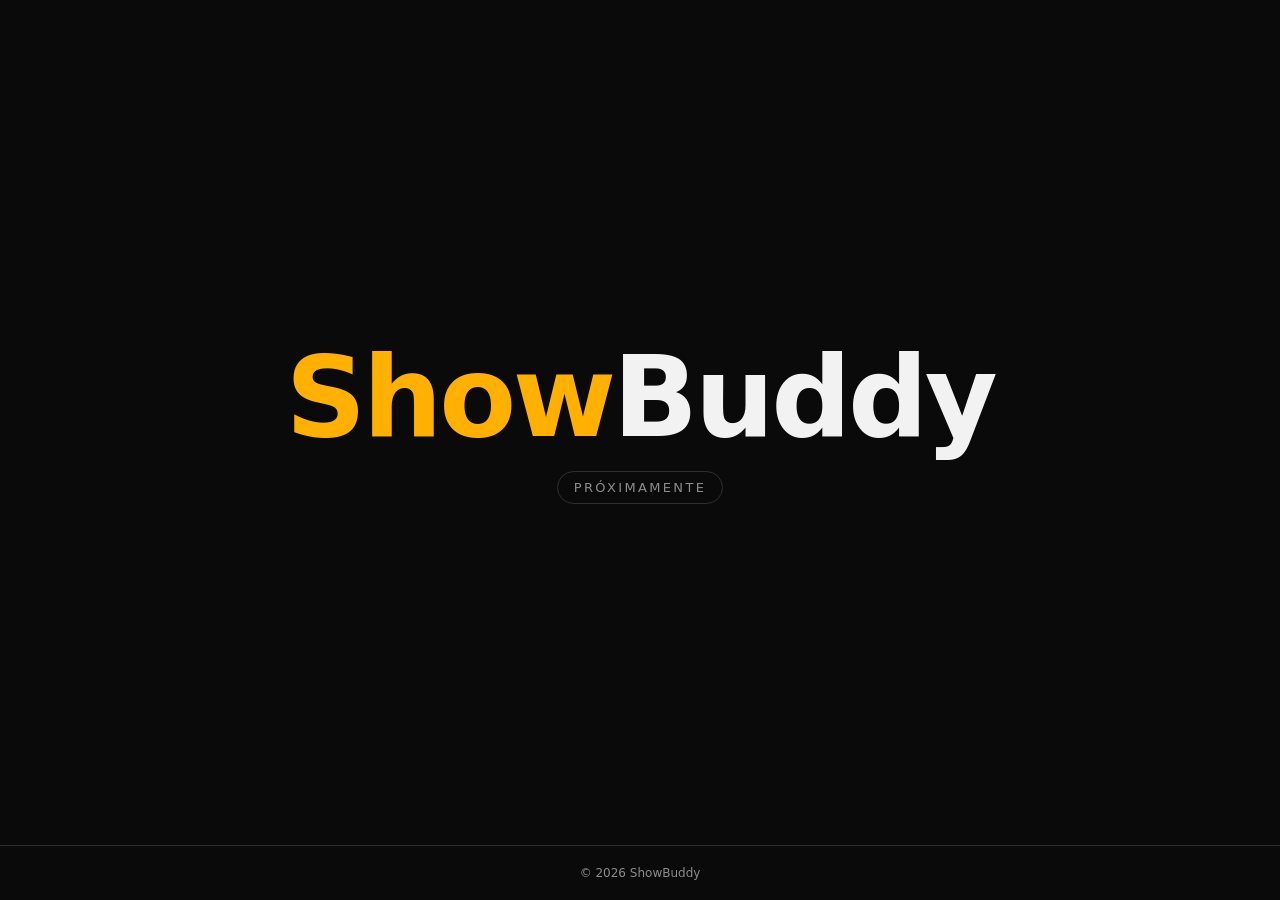
==== index.html @ b69d7970 "Página inicial de ShowBuddy Co-Authored-By: Claude Fable 5.2 <noreply@anthropic.com> Claude-Session:" ====
<!doctype html>
<html lang="es">
<head>
<meta charset="utf-8">
<meta name="viewport" content="width=device-width, initial-scale=1">
<title>ShowBuddy</title>
<meta name="description" content="ShowBuddy: próximamente.">
<link rel="icon" href="favicon.svg" type="image/svg+xml">
<link rel="stylesheet" href="styles.css">
</head>
<body>
<main>
  <h1><span class="mark">Show</span>Buddy</h1>
  <p class="tag">Próximamente</p>
</main>
<footer>© <span id="year"></span> ShowBuddy</footer>
<script>document.getElementById('year').textContent = new Date().getFullYear();</script>
</body>
</html>
---- styles.css ----
:root {
  --bg: #0a0a0a;
  --text: #f2f2f2;
  --dim: #8c8c8c;
  --line: #303030;
  --amber: #ffb000;
}
* { box-sizing: border-box; }
html, body { height: 100%; }
body {
  margin: 0;
  display: grid;
  grid-template-rows: 1fr auto;
  background: var(--bg);
  color: var(--text);
  font: 16px/1.5 system-ui, "Segoe UI", Roboto, sans-serif;
}
main {
  display: grid;
  place-content: center;
  justify-items: center;
  gap: 18px;
  padding: 24px 16px;
  text-align: center;
}
h1 {
  margin: 0;
  font-size: clamp(44px, 11vw, 112px);
  font-weight: 700;
  letter-spacing: -0.03em;
  line-height: 1;
}
.mark { color: var(--amber); }
.tag {
  margin: 0;
  padding: 6px 16px;
  border: 1px solid var(--line);
  border-radius: 99px;
  color: var(--dim);
  font-size: 13px;
  letter-spacing: 0.18em;
  text-transform: uppercase;
}
footer {
  padding: 18px 16px;
  border-top: 1px solid var(--line);
  color: var(--dim);
  font-size: 12px;
  text-align: center;
}
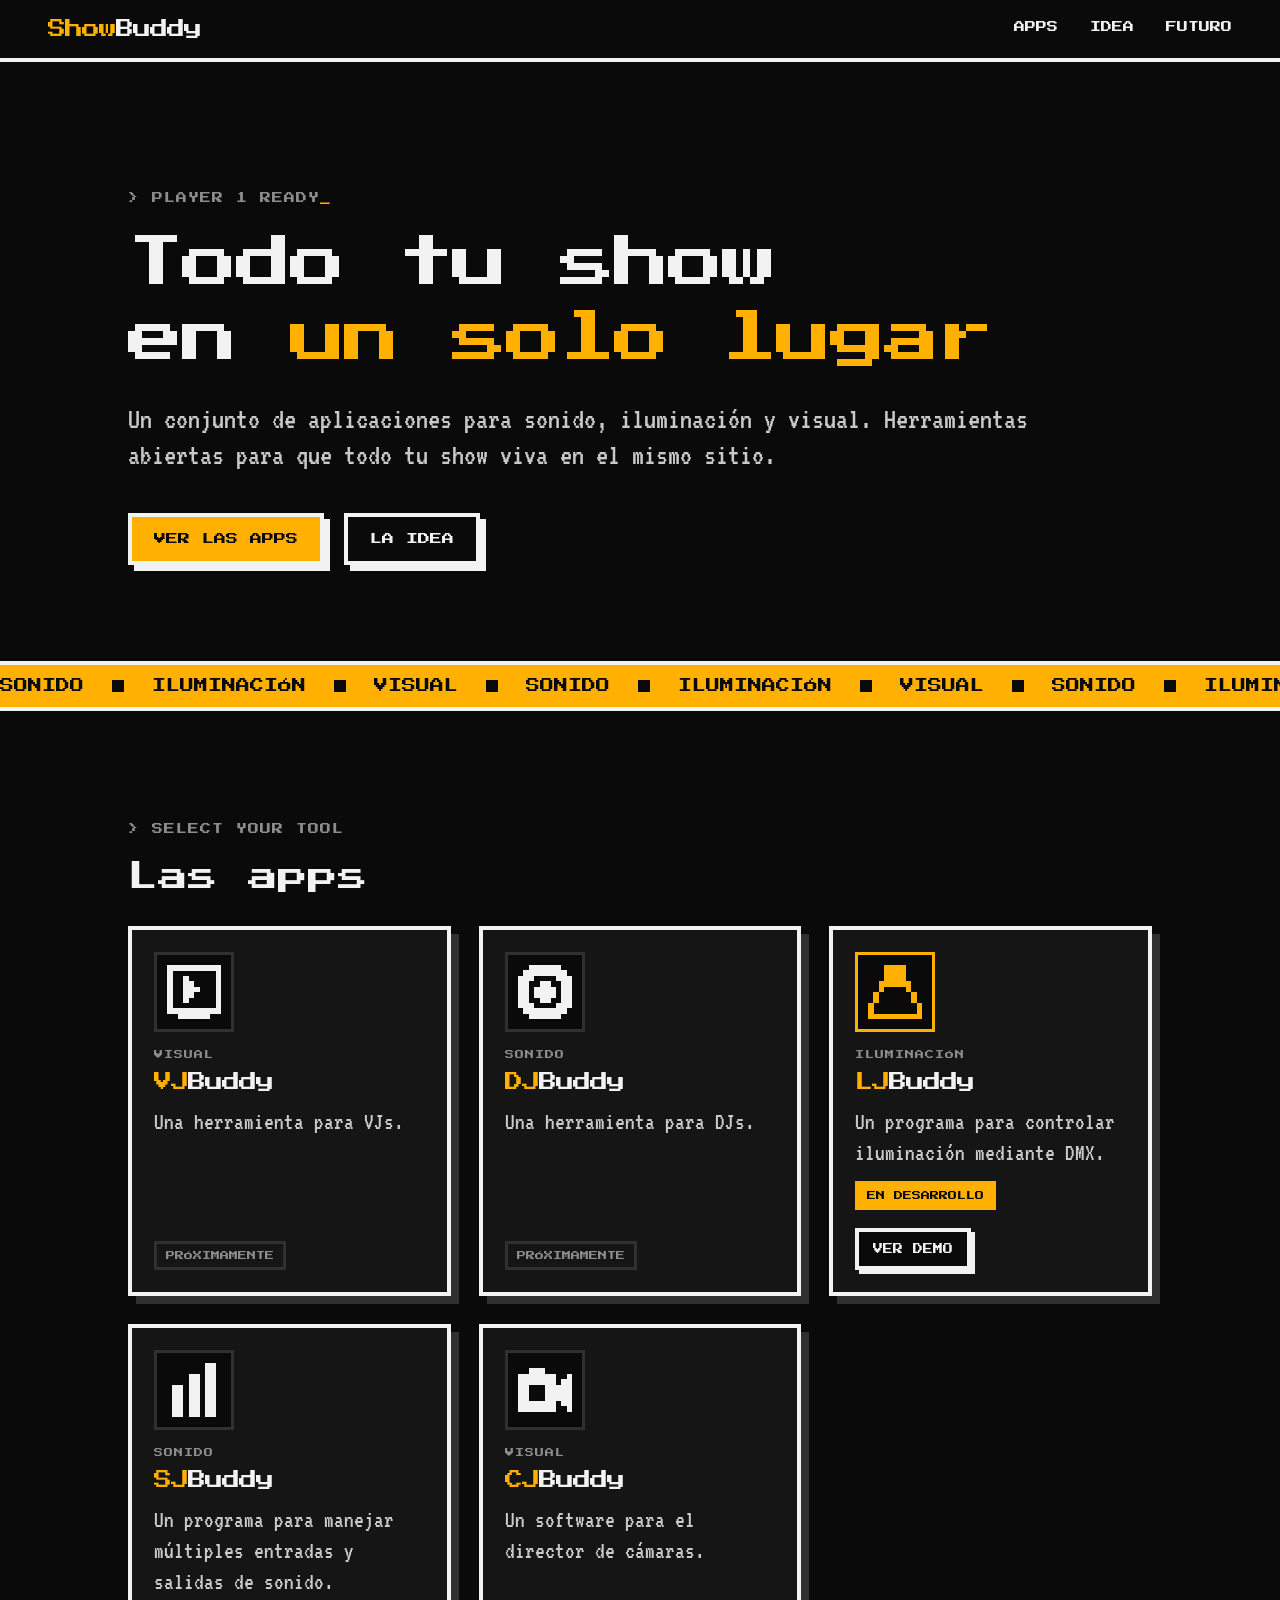
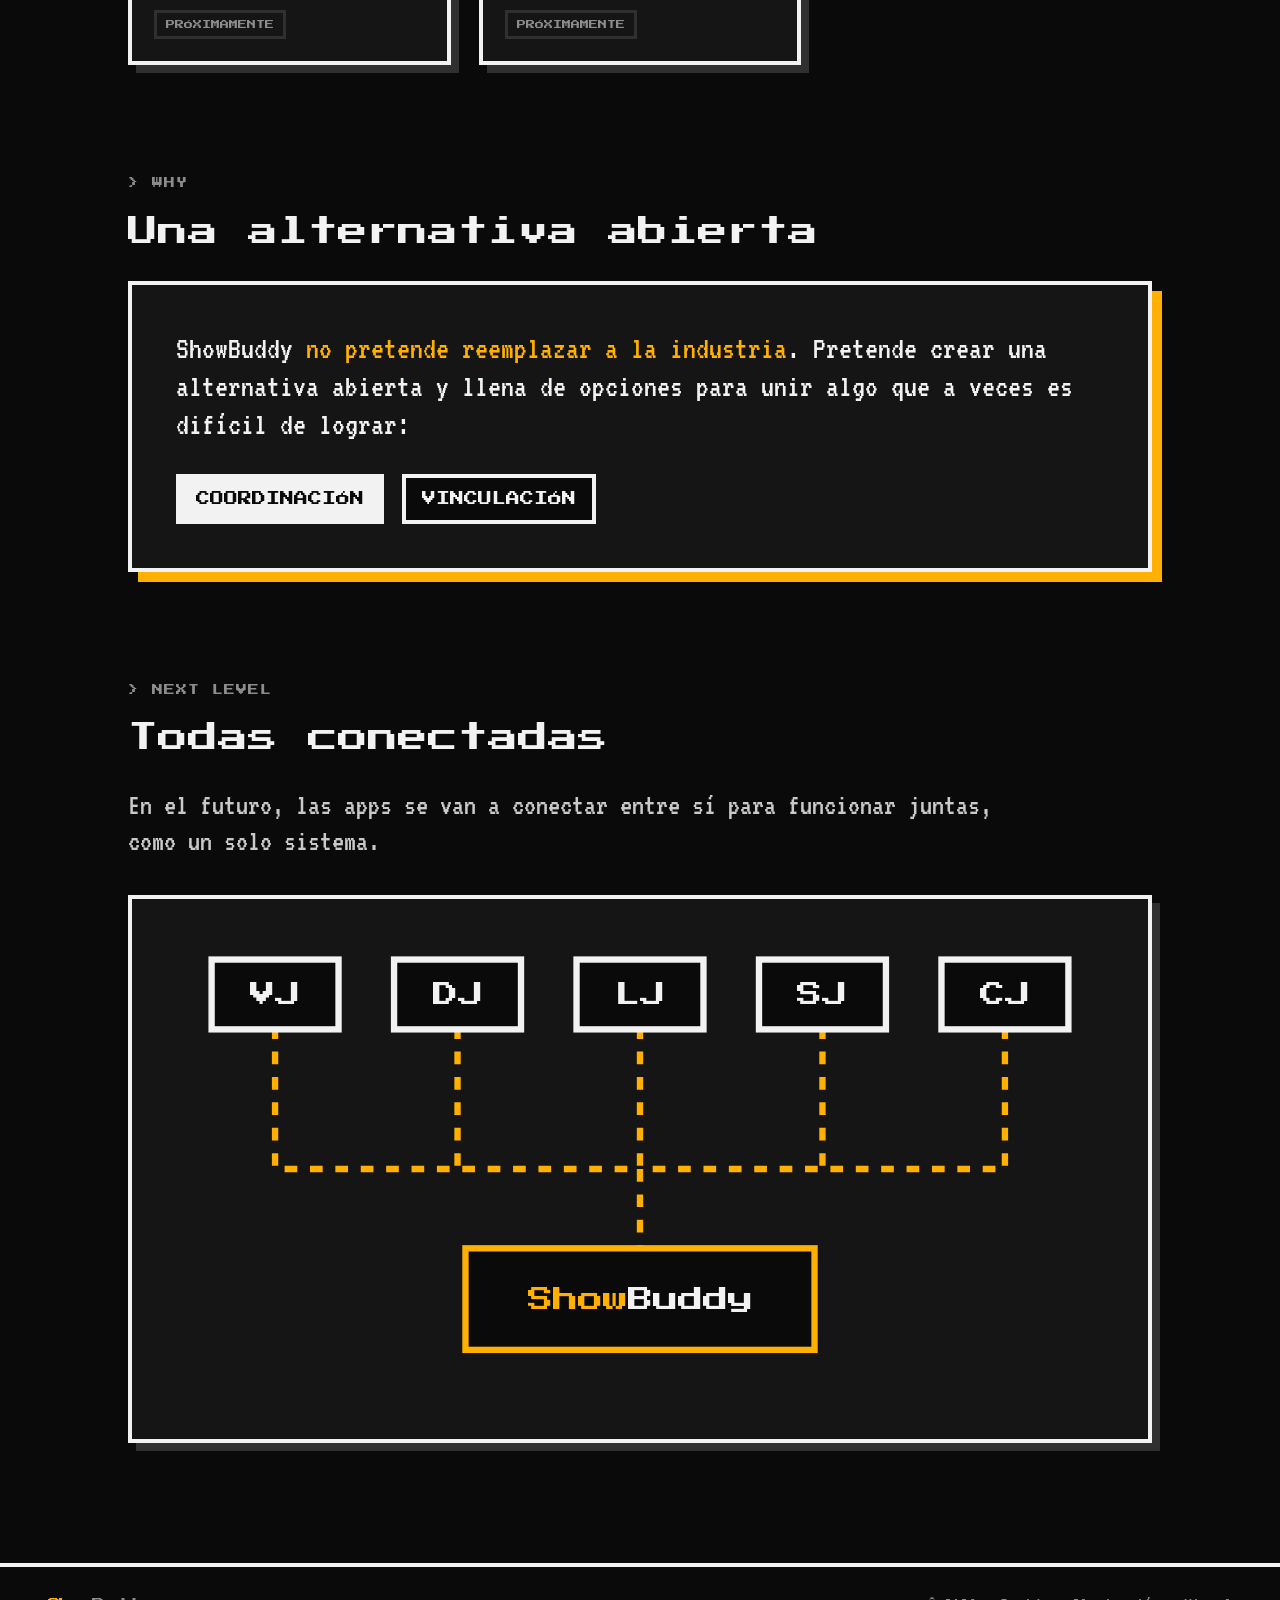
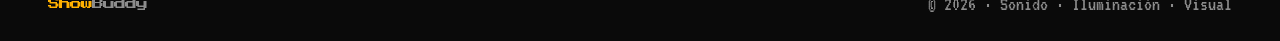
==== commit 99e0f23f: "Diseño de la página: estilo 8 bits con las cinco apps Co-Authored-By: Claude Fable 5.2 <noreply@anth" ====
--- a/index.html
+++ b/index.html
@@ -3,17 +3,143 @@
 <head>
 <meta charset="utf-8">
 <meta name="viewport" content="width=device-width, initial-scale=1">
-<title>ShowBuddy</title>
-<meta name="description" content="ShowBuddy: próximamente.">
+<title>ShowBuddy · Todo tu show en un solo lugar</title>
+<meta name="description" content="ShowBuddy es un conjunto de aplicaciones abiertas para sonido, iluminación y visual: VJBuddy, DJBuddy, LJBuddy, SJBuddy y CJBuddy.">
 <link rel="icon" href="favicon.svg" type="image/svg+xml">
+<link rel="preconnect" href="https://fonts.googleapis.com">
+<link rel="preconnect" href="https://fonts.gstatic.com" crossorigin>
+<link href="https://fonts.googleapis.com/css2?family=Press+Start+2P&family=VT323&display=swap" rel="stylesheet">
 <link rel="stylesheet" href="styles.css">
 </head>
 <body>
-<main>
-  <h1><span class="mark">Show</span>Buddy</h1>
-  <p class="tag">Próximamente</p>
+
+<header class="top">
+  <a class="logo" href="#inicio"><span class="amber">Show</span>Buddy</a>
+  <nav>
+    <a href="#apps">Apps</a>
+    <a href="#idea">Idea</a>
+    <a href="#futuro">Futuro</a>
+  </nav>
+</header>
+
+<main id="inicio">
+
+  <section class="hero">
+    <p class="kicker">&gt; PLAYER 1 READY<span class="cursor">_</span></p>
+    <h1>Todo tu show<br>en <span class="amber">un solo lugar</span></h1>
+    <p class="lead">Un conjunto de aplicaciones para sonido, iluminación y visual. Herramientas abiertas para que todo tu show viva en el mismo sitio.</p>
+    <div class="actions">
+      <a class="btn primary" href="#apps">Ver las apps</a>
+      <a class="btn" href="#idea">La idea</a>
+    </div>
+  </section>
+
+  <div class="marquee" aria-hidden="true">
+    <div class="track">
+      <span>SONIDO</span><i></i><span>ILUMINACIÓN</span><i></i><span>VISUAL</span><i></i>
+      <span>SONIDO</span><i></i><span>ILUMINACIÓN</span><i></i><span>VISUAL</span><i></i>
+      <span>SONIDO</span><i></i><span>ILUMINACIÓN</span><i></i><span>VISUAL</span><i></i>
+      <span>SONIDO</span><i></i><span>ILUMINACIÓN</span><i></i><span>VISUAL</span><i></i>
+    </div>
+  </div>
+
+  <section id="apps" class="block">
+    <p class="kicker">&gt; SELECT YOUR TOOL</p>
+    <h2>Las apps</h2>
+    <div class="grid">
+
+      <article class="card">
+        <div class="icon" data-icon="vj"></div>
+        <span class="area">Visual</span>
+        <h3><span class="amber">VJ</span>Buddy</h3>
+        <p>Una herramienta para VJs.</p>
+        <span class="status">Próximamente</span>
+      </article>
+
+      <article class="card">
+        <div class="icon" data-icon="dj"></div>
+        <span class="area">Sonido</span>
+        <h3><span class="amber">DJ</span>Buddy</h3>
+        <p>Una herramienta para DJs.</p>
+        <span class="status">Próximamente</span>
+      </article>
+
+      <article class="card live">
+        <div class="icon" data-icon="lj"></div>
+        <span class="area">Iluminación</span>
+        <h3><span class="amber">LJ</span>Buddy</h3>
+        <p>Un programa para controlar iluminación mediante DMX.</p>
+        <span class="status on">En desarrollo</span>
+        <a class="btn small" href="https://lj-buddy.vercel.app/">Ver demo</a>
+      </article>
+
+      <article class="card">
+        <div class="icon" data-icon="sj"></div>
+        <span class="area">Sonido</span>
+        <h3><span class="amber">SJ</span>Buddy</h3>
+        <p>Un programa para manejar múltiples entradas y salidas de sonido.</p>
+        <span class="status">Próximamente</span>
+      </article>
+
+      <article class="card">
+        <div class="icon" data-icon="cj"></div>
+        <span class="area">Visual</span>
+        <h3><span class="amber">CJ</span>Buddy</h3>
+        <p>Un software para el director de cámaras.</p>
+        <span class="status">Próximamente</span>
+      </article>
+
+    </div>
+  </section>
+
+  <section id="idea" class="block">
+    <p class="kicker">&gt; WHY</p>
+    <h2>Una alternativa abierta</h2>
+    <div class="panel">
+      <p>ShowBuddy <strong>no pretende reemplazar a la industria</strong>. Pretende crear una alternativa abierta y llena de opciones para unir algo que a veces es difícil de lograr:</p>
+      <ul class="pair">
+        <li>Coordinación</li>
+        <li>Vinculación</li>
+      </ul>
+    </div>
+  </section>
+
+  <section id="futuro" class="block">
+    <p class="kicker">&gt; NEXT LEVEL</p>
+    <h2>Todas conectadas</h2>
+    <p class="lead">En el futuro, las apps se van a conectar entre sí para funcionar juntas, como un solo sistema.</p>
+    <div class="link-map">
+      <svg viewBox="0 0 600 300" role="img" aria-label="Las cinco apps conectadas a ShowBuddy">
+        <g class="wires">
+          <path d="M70 60 V150 H300"/>
+          <path d="M185 60 V150"/>
+          <path d="M300 60 V150"/>
+          <path d="M415 60 V150"/>
+          <path d="M530 60 V150 H300"/>
+          <path d="M300 150 V200"/>
+        </g>
+        <g class="nodes">
+          <g transform="translate(70 40)"><rect x="-40" y="-22" width="80" height="44"/><text>VJ</text></g>
+          <g transform="translate(185 40)"><rect x="-40" y="-22" width="80" height="44"/><text>DJ</text></g>
+          <g transform="translate(300 40)"><rect x="-40" y="-22" width="80" height="44"/><text>LJ</text></g>
+          <g transform="translate(415 40)"><rect x="-40" y="-22" width="80" height="44"/><text>SJ</text></g>
+          <g transform="translate(530 40)"><rect x="-40" y="-22" width="80" height="44"/><text>CJ</text></g>
+        </g>
+        <g class="hub" transform="translate(300 232)">
+          <rect x="-110" y="-32" width="220" height="64"/>
+          <text><tspan class="amber-fill">Show</tspan>Buddy</text>
+        </g>
+      </svg>
+    </div>
+  </section>
+
 </main>
-<footer>© <span id="year"></span> ShowBuddy</footer>
-<script>document.getElementById('year').textContent = new Date().getFullYear();</script>
+
+<footer>
+  <span class="logo small"><span class="amber">Show</span>Buddy</span>
+  <span>© <span id="year"></span> · Sonido · Iluminación · Visual</span>
+</footer>
+
+<script src="pixels.js"></script>
 </body>
 </html>
--- a/styles.css
+++ b/styles.css
@@ -1,50 +1,151 @@
 :root {
   --bg: #0a0a0a;
+  --panel: #151515;
+  --panel2: #1e1e1e;
+  --line: #303030;
   --text: #f2f2f2;
   --dim: #8c8c8c;
-  --line: #303030;
   --amber: #ffb000;
+  --ink: #0a0a0a;
+  --border: 4px;
+  --pixel: "Press Start 2P", ui-monospace, Consolas, monospace;
+  --term: "VT323", ui-monospace, Consolas, monospace;
 }
+
 * { box-sizing: border-box; }
-html, body { height: 100%; }
+html { scroll-behavior: smooth; scroll-padding-top: 90px; }
 body {
   margin: 0;
-  display: grid;
-  grid-template-rows: 1fr auto;
   background: var(--bg);
   color: var(--text);
-  font: 16px/1.5 system-ui, "Segoe UI", Roboto, sans-serif;
+  font: 24px/1.3 var(--term);
+  -webkit-font-smoothing: none;
 }
-main {
-  display: grid;
-  place-content: center;
-  justify-items: center;
-  gap: 18px;
-  padding: 24px 16px;
-  text-align: center;
+a { color: inherit; }
+.amber { color: var(--amber); }
+
+/* Cabecera */
+.top {
+  position: sticky; top: 0; z-index: 10;
+  display: flex; flex-wrap: wrap; align-items: center; justify-content: space-between; gap: 12px 24px;
+  padding: 16px clamp(16px, 4vw, 48px);
+  background: var(--bg);
+  border-bottom: var(--border) solid var(--text);
 }
-h1 {
-  margin: 0;
-  font-size: clamp(44px, 11vw, 112px);
-  font-weight: 700;
-  letter-spacing: -0.03em;
-  line-height: 1;
+.logo { font: 18px/1 var(--pixel); text-decoration: none; letter-spacing: -1px; }
+.logo.small { font-size: 12px; }
+nav { display: flex; gap: clamp(14px, 3vw, 32px); }
+nav a { font: 11px/1 var(--pixel); text-decoration: none; text-transform: uppercase; padding: 6px 0; border-bottom: 3px solid transparent; }
+nav a:hover, nav a:focus-visible { border-bottom-color: var(--amber); outline: none; }
+
+/* Estructura */
+main { max-width: 1120px; margin: 0 auto; padding: 0 clamp(16px, 4vw, 48px); }
+.block { padding: clamp(56px, 9vw, 110px) 0 0; }
+.kicker { margin: 0 0 18px; color: var(--dim); font: 11px/1.6 var(--pixel); letter-spacing: 1px; }
+h1, h2, h3 { font-family: var(--pixel); font-weight: 400; margin: 0; }
+h1 { font-size: clamp(24px, 5.4vw, 56px); line-height: 1.35; letter-spacing: -2px; }
+h2 { font-size: clamp(18px, 3.2vw, 30px); line-height: 1.4; margin-bottom: 28px; }
+h3 { font-size: 18px; line-height: 1.3; letter-spacing: -1px; }
+.lead { max-width: 30em; margin: 24px 0 0; color: #c9c9c9; font-size: clamp(24px, 2.6vw, 30px); line-height: 1.2; }
+
+/* Portada */
+.hero { padding: clamp(56px, 10vw, 130px) 0 clamp(48px, 8vw, 96px); }
+.cursor { color: var(--amber); animation: blink 1s steps(1) infinite; }
+@keyframes blink { 50% { opacity: 0; } }
+.actions { display: flex; flex-wrap: wrap; gap: 20px; margin-top: 40px; }
+
+/* Botones: cuadrados, borde grueso y sombra dura que se "hunde" al pulsar */
+.btn {
+  display: inline-block;
+  padding: 16px 22px;
+  font: 12px/1 var(--pixel);
+  text-transform: uppercase; text-decoration: none;
+  color: var(--text); background: var(--bg);
+  border: var(--border) solid var(--text);
+  border-radius: 0;
+  box-shadow: 6px 6px 0 var(--text);
+  transition: transform .08s steps(2), box-shadow .08s steps(2);
 }
-.mark { color: var(--amber); }
-.tag {
-  margin: 0;
-  padding: 6px 16px;
-  border: 1px solid var(--line);
-  border-radius: 99px;
-  color: var(--dim);
-  font-size: 13px;
-  letter-spacing: 0.18em;
-  text-transform: uppercase;
+.btn:hover, .btn:focus-visible { transform: translate(-2px, -2px); box-shadow: 8px 8px 0 var(--amber); outline: none; }
+.btn:active { transform: translate(6px, 6px); box-shadow: 0 0 0 var(--text); }
+.btn.primary { background: var(--amber); color: var(--ink); }
+.btn.primary:hover, .btn.primary:focus-visible { box-shadow: 8px 8px 0 var(--text); }
+.btn.small { padding: 12px 14px; font-size: 10px; box-shadow: 4px 4px 0 var(--text); }
+.btn.small:hover, .btn.small:focus-visible { box-shadow: 6px 6px 0 var(--amber); }
+
+/* Cinta */
+.marquee {
+  margin: 0 calc(50% - 50vw);
+  overflow: hidden;
+  background: var(--amber); color: var(--ink);
+  border-block: var(--border) solid var(--text);
 }
+.track { display: flex; align-items: center; gap: 28px; width: max-content; padding: 14px 0; animation: slide 22s linear infinite; }
+.track span { font: 14px/1 var(--pixel); }
+.track i { width: 12px; height: 12px; background: var(--ink); flex: none; }
+@keyframes slide { to { transform: translateX(-50%); } }
+
+/* Tarjetas de apps */
+.grid { display: grid; grid-template-columns: repeat(auto-fill, minmax(250px, 1fr)); gap: 28px; }
+.card {
+  display: flex; flex-direction: column; align-items: flex-start; gap: 12px;
+  padding: 22px;
+  background: var(--panel);
+  border: var(--border) solid var(--text);
+  box-shadow: 8px 8px 0 var(--line);
+  transition: transform .08s steps(2), box-shadow .08s steps(2);
+}
+.card:hover { transform: translate(-3px, -3px); box-shadow: 11px 11px 0 var(--amber); }
+.card p { margin: 0; color: #c9c9c9; flex: 1; }
+.icon { width: 80px; height: 80px; padding: 10px; background: var(--bg); border: 3px solid var(--line); }
+.icon svg { display: block; width: 100%; height: 100%; fill: var(--text); }
+.card.live .icon { border-color: var(--amber); }
+.card.live .icon svg { fill: var(--amber); }
+.area { color: var(--dim); font: 9px/1 var(--pixel); text-transform: uppercase; letter-spacing: 1px; margin-top: 6px; }
+.status { padding: 7px 9px; font: 9px/1 var(--pixel); text-transform: uppercase; color: var(--dim); border: 3px solid var(--line); }
+.status.on { color: var(--ink); background: var(--amber); border-color: var(--amber); }
+.card .btn { margin-top: 6px; }
+
+/* Idea */
+.panel {
+  padding: clamp(22px, 4vw, 44px);
+  background: var(--panel);
+  border: var(--border) solid var(--text);
+  box-shadow: 10px 10px 0 var(--amber);
+}
+.panel p { margin: 0; max-width: 34em; font-size: clamp(24px, 2.8vw, 32px); line-height: 1.2; }
+.panel strong { font-weight: 400; color: var(--amber); }
+.pair { display: flex; flex-wrap: wrap; gap: 18px; margin: 30px 0 0; padding: 0; list-style: none; }
+.pair li { padding: 14px 16px; font: clamp(11px, 1.6vw, 14px)/1 var(--pixel); text-transform: uppercase; color: var(--ink); background: var(--text); border: var(--border) solid var(--text); }
+.pair li + li { color: var(--text); background: var(--bg); }
+
+/* Mapa de conexiones */
+.link-map { margin-top: 36px; padding: clamp(14px, 3vw, 32px); background: var(--panel); border: var(--border) solid var(--text); box-shadow: 8px 8px 0 var(--line); }
+.link-map svg { display: block; width: 100%; height: auto; }
+.wires path { fill: none; stroke: var(--amber); stroke-width: 4; stroke-dasharray: 8 8; animation: flow 1s steps(4) infinite; }
+@keyframes flow { to { stroke-dashoffset: -16; } }
+.nodes rect { fill: var(--bg); stroke: var(--text); stroke-width: 4; }
+.nodes text, .hub text { font: 16px var(--pixel); fill: var(--text); text-anchor: middle; dominant-baseline: central; }
+.hub rect { fill: var(--bg); stroke: var(--amber); stroke-width: 4; }
+.amber-fill { fill: var(--amber); }
+
+/* Pie */
 footer {
-  padding: 18px 16px;
-  border-top: 1px solid var(--line);
-  color: var(--dim);
-  font-size: 12px;
-  text-align: center;
+  display: flex; flex-wrap: wrap; align-items: center; justify-content: space-between; gap: 12px 24px;
+  margin-top: clamp(64px, 10vw, 120px);
+  padding: 24px clamp(16px, 4vw, 48px);
+  border-top: var(--border) solid var(--text);
+  color: var(--dim); font-size: 20px;
 }
+
+@media (max-width: 520px) {
+  nav a { font-size: 9px; }
+  .logo { font-size: 15px; }
+  .btn { width: 100%; text-align: center; }
+  .card .btn { width: auto; }
+}
+@media (prefers-reduced-motion: reduce) {
+  html { scroll-behavior: auto; }
+  .track, .cursor, .wires path { animation: none; }
+  .btn, .card { transition: none; }
+}
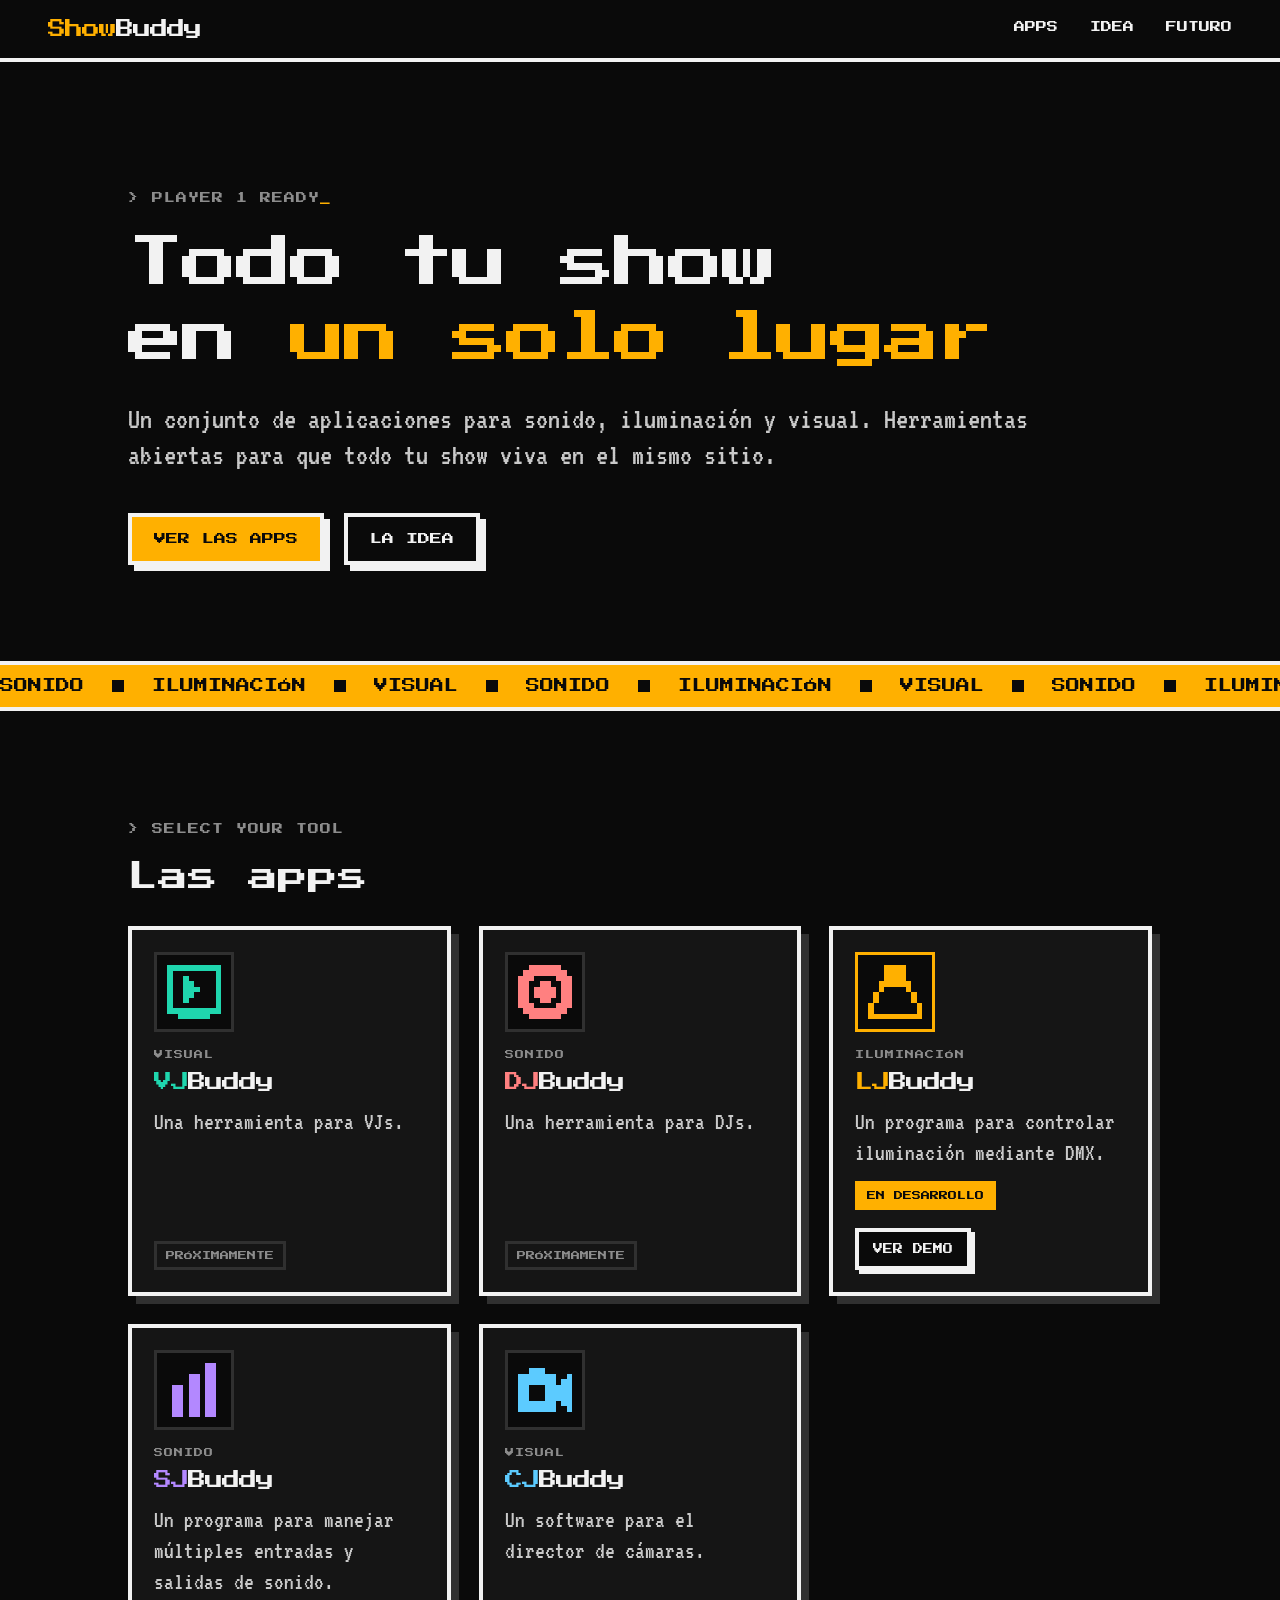
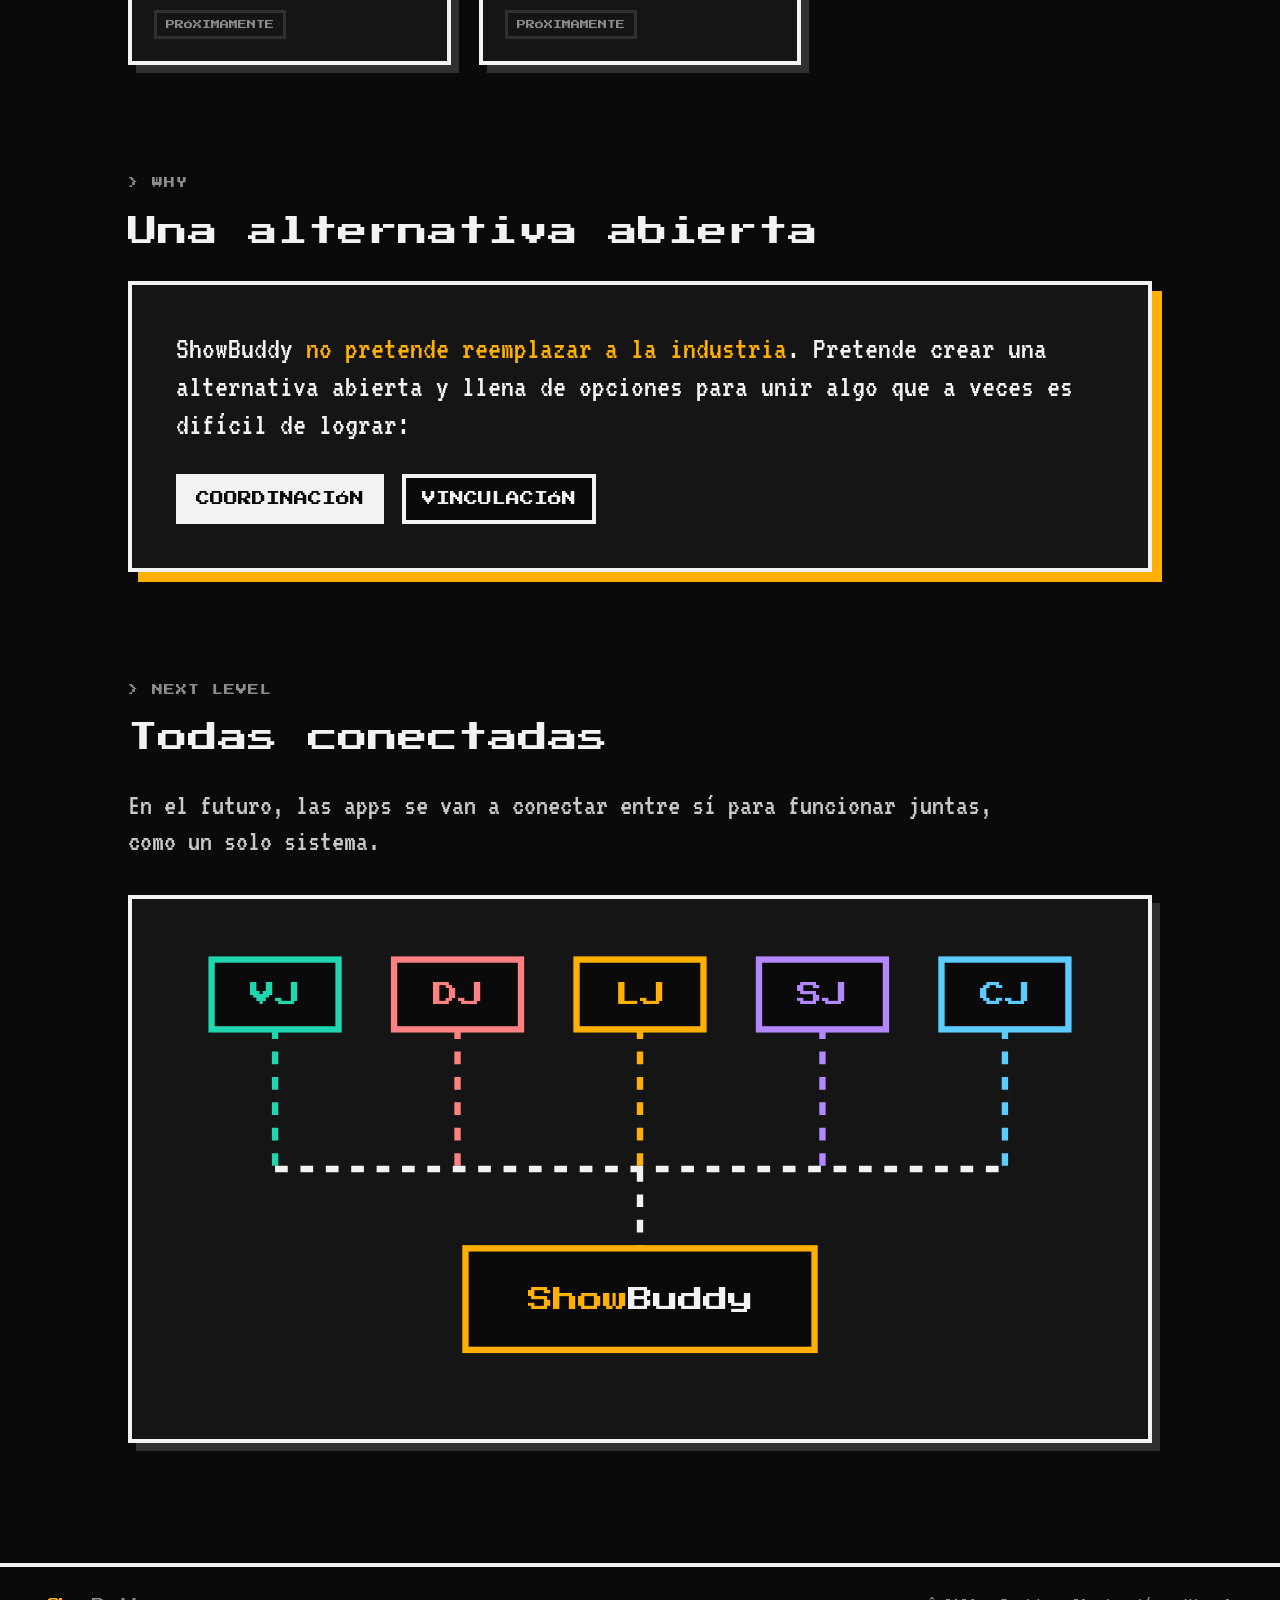
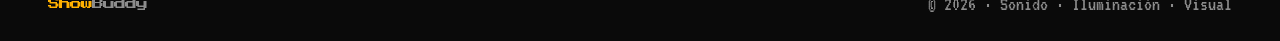
==== commit fa38a60c: "Un color por app: VJ verde azulado, DJ rojo pastel, LJ ámbar, SJ púrpura, CJ celeste Co-Authored-By:" ====
--- a/index.html
+++ b/index.html
@@ -48,43 +48,43 @@
     <h2>Las apps</h2>
     <div class="grid">
 
-      <article class="card">
+      <article class="card app-vj">
         <div class="icon" data-icon="vj"></div>
         <span class="area">Visual</span>
-        <h3><span class="amber">VJ</span>Buddy</h3>
+        <h3><span class="code">VJ</span>Buddy</h3>
         <p>Una herramienta para VJs.</p>
         <span class="status">Próximamente</span>
       </article>
 
-      <article class="card">
+      <article class="card app-dj">
         <div class="icon" data-icon="dj"></div>
         <span class="area">Sonido</span>
-        <h3><span class="amber">DJ</span>Buddy</h3>
+        <h3><span class="code">DJ</span>Buddy</h3>
         <p>Una herramienta para DJs.</p>
         <span class="status">Próximamente</span>
       </article>
 
-      <article class="card live">
+      <article class="card live app-lj">
         <div class="icon" data-icon="lj"></div>
         <span class="area">Iluminación</span>
-        <h3><span class="amber">LJ</span>Buddy</h3>
+        <h3><span class="code">LJ</span>Buddy</h3>
         <p>Un programa para controlar iluminación mediante DMX.</p>
         <span class="status on">En desarrollo</span>
         <a class="btn small" href="https://lj-buddy.vercel.app/">Ver demo</a>
       </article>
 
-      <article class="card">
+      <article class="card app-sj">
         <div class="icon" data-icon="sj"></div>
         <span class="area">Sonido</span>
-        <h3><span class="amber">SJ</span>Buddy</h3>
+        <h3><span class="code">SJ</span>Buddy</h3>
         <p>Un programa para manejar múltiples entradas y salidas de sonido.</p>
         <span class="status">Próximamente</span>
       </article>
 
-      <article class="card">
+      <article class="card app-cj">
         <div class="icon" data-icon="cj"></div>
         <span class="area">Visual</span>
-        <h3><span class="amber">CJ</span>Buddy</h3>
+        <h3><span class="code">CJ</span>Buddy</h3>
         <p>Un software para el director de cámaras.</p>
         <span class="status">Próximamente</span>
       </article>
@@ -111,19 +111,19 @@
     <div class="link-map">
       <svg viewBox="0 0 600 300" role="img" aria-label="Las cinco apps conectadas a ShowBuddy">
         <g class="wires">
-          <path d="M70 60 V150 H300"/>
-          <path d="M185 60 V150"/>
-          <path d="M300 60 V150"/>
-          <path d="M415 60 V150"/>
-          <path d="M530 60 V150 H300"/>
-          <path d="M300 150 V200"/>
+          <path class="app-vj" d="M70 60 V150"/>
+          <path class="app-dj" d="M185 60 V150"/>
+          <path class="app-lj" d="M300 60 V150"/>
+          <path class="app-sj" d="M415 60 V150"/>
+          <path class="app-cj" d="M530 60 V150"/>
+          <path d="M70 150 H530 M300 150 V200"/>
         </g>
         <g class="nodes">
-          <g transform="translate(70 40)"><rect x="-40" y="-22" width="80" height="44"/><text>VJ</text></g>
-          <g transform="translate(185 40)"><rect x="-40" y="-22" width="80" height="44"/><text>DJ</text></g>
-          <g transform="translate(300 40)"><rect x="-40" y="-22" width="80" height="44"/><text>LJ</text></g>
-          <g transform="translate(415 40)"><rect x="-40" y="-22" width="80" height="44"/><text>SJ</text></g>
-          <g transform="translate(530 40)"><rect x="-40" y="-22" width="80" height="44"/><text>CJ</text></g>
+          <g class="app-vj" transform="translate(70 40)"><rect x="-40" y="-22" width="80" height="44"/><text>VJ</text></g>
+          <g class="app-dj" transform="translate(185 40)"><rect x="-40" y="-22" width="80" height="44"/><text>DJ</text></g>
+          <g class="app-lj" transform="translate(300 40)"><rect x="-40" y="-22" width="80" height="44"/><text>LJ</text></g>
+          <g class="app-sj" transform="translate(415 40)"><rect x="-40" y="-22" width="80" height="44"/><text>SJ</text></g>
+          <g class="app-cj" transform="translate(530 40)"><rect x="-40" y="-22" width="80" height="44"/><text>CJ</text></g>
         </g>
         <g class="hub" transform="translate(300 232)">
           <rect x="-110" y="-32" width="220" height="64"/>
--- a/styles.css
+++ b/styles.css
@@ -7,6 +7,12 @@
   --dim: #8c8c8c;
   --amber: #ffb000;
   --ink: #0a0a0a;
+  /* Un color por app */
+  --vj: #1fd6ae;
+  --dj: #ff8080;
+  --lj: #ffb000;
+  --sj: #b388ff;
+  --cj: #5ccbff;
   --border: 4px;
   --pixel: "Press Start 2P", ui-monospace, Consolas, monospace;
   --term: "VT323", ui-monospace, Consolas, monospace;
@@ -23,6 +29,12 @@
 }
 a { color: inherit; }
 .amber { color: var(--amber); }
+.app-vj { --c: var(--vj); }
+.app-dj { --c: var(--dj); }
+.app-lj { --c: var(--lj); }
+.app-sj { --c: var(--sj); }
+.app-cj { --c: var(--cj); }
+.code { color: var(--c, var(--amber)); }
 
 /* Cabecera */
 .top {
@@ -95,15 +107,14 @@
   box-shadow: 8px 8px 0 var(--line);
   transition: transform .08s steps(2), box-shadow .08s steps(2);
 }
-.card:hover { transform: translate(-3px, -3px); box-shadow: 11px 11px 0 var(--amber); }
+.card:hover { transform: translate(-3px, -3px); box-shadow: 11px 11px 0 var(--c, var(--amber)); }
 .card p { margin: 0; color: #c9c9c9; flex: 1; }
 .icon { width: 80px; height: 80px; padding: 10px; background: var(--bg); border: 3px solid var(--line); }
-.icon svg { display: block; width: 100%; height: 100%; fill: var(--text); }
-.card.live .icon { border-color: var(--amber); }
-.card.live .icon svg { fill: var(--amber); }
+.icon svg { display: block; width: 100%; height: 100%; fill: var(--c, var(--text)); }
+.card.live .icon { border-color: var(--c); }
 .area { color: var(--dim); font: 9px/1 var(--pixel); text-transform: uppercase; letter-spacing: 1px; margin-top: 6px; }
 .status { padding: 7px 9px; font: 9px/1 var(--pixel); text-transform: uppercase; color: var(--dim); border: 3px solid var(--line); }
-.status.on { color: var(--ink); background: var(--amber); border-color: var(--amber); }
+.status.on { color: var(--ink); background: var(--c, var(--amber)); border-color: var(--c, var(--amber)); }
 .card .btn { margin-top: 6px; }
 
 /* Idea */
@@ -122,10 +133,11 @@
 /* Mapa de conexiones */
 .link-map { margin-top: 36px; padding: clamp(14px, 3vw, 32px); background: var(--panel); border: var(--border) solid var(--text); box-shadow: 8px 8px 0 var(--line); }
 .link-map svg { display: block; width: 100%; height: auto; }
-.wires path { fill: none; stroke: var(--amber); stroke-width: 4; stroke-dasharray: 8 8; animation: flow 1s steps(4) infinite; }
+.wires path { fill: none; stroke: var(--c, var(--text)); stroke-width: 4; stroke-dasharray: 8 8; animation: flow 1s steps(4) infinite; }
 @keyframes flow { to { stroke-dashoffset: -16; } }
-.nodes rect { fill: var(--bg); stroke: var(--text); stroke-width: 4; }
+.nodes rect { fill: var(--bg); stroke: var(--c, var(--text)); stroke-width: 4; }
 .nodes text, .hub text { font: 16px var(--pixel); fill: var(--text); text-anchor: middle; dominant-baseline: central; }
+.nodes text { fill: var(--c, var(--text)); }
 .hub rect { fill: var(--bg); stroke: var(--amber); stroke-width: 4; }
 .amber-fill { fill: var(--amber); }
 
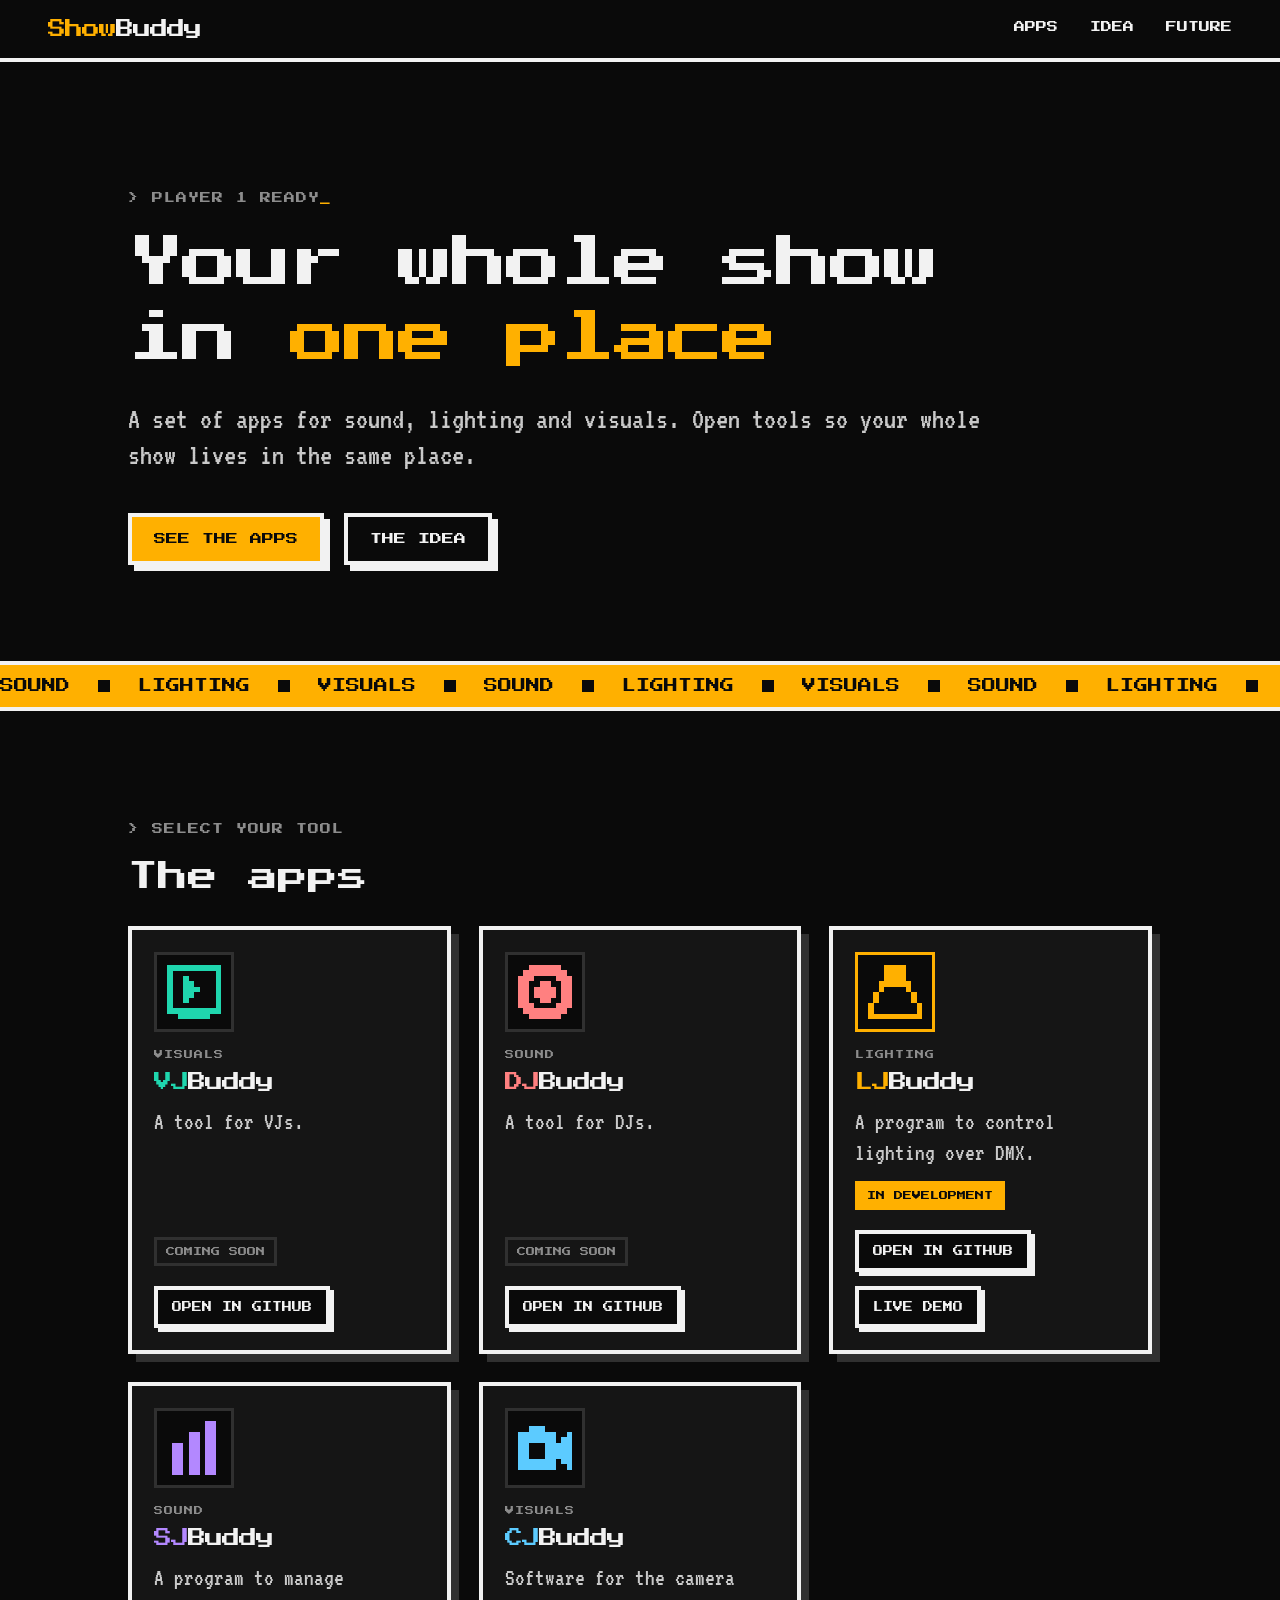
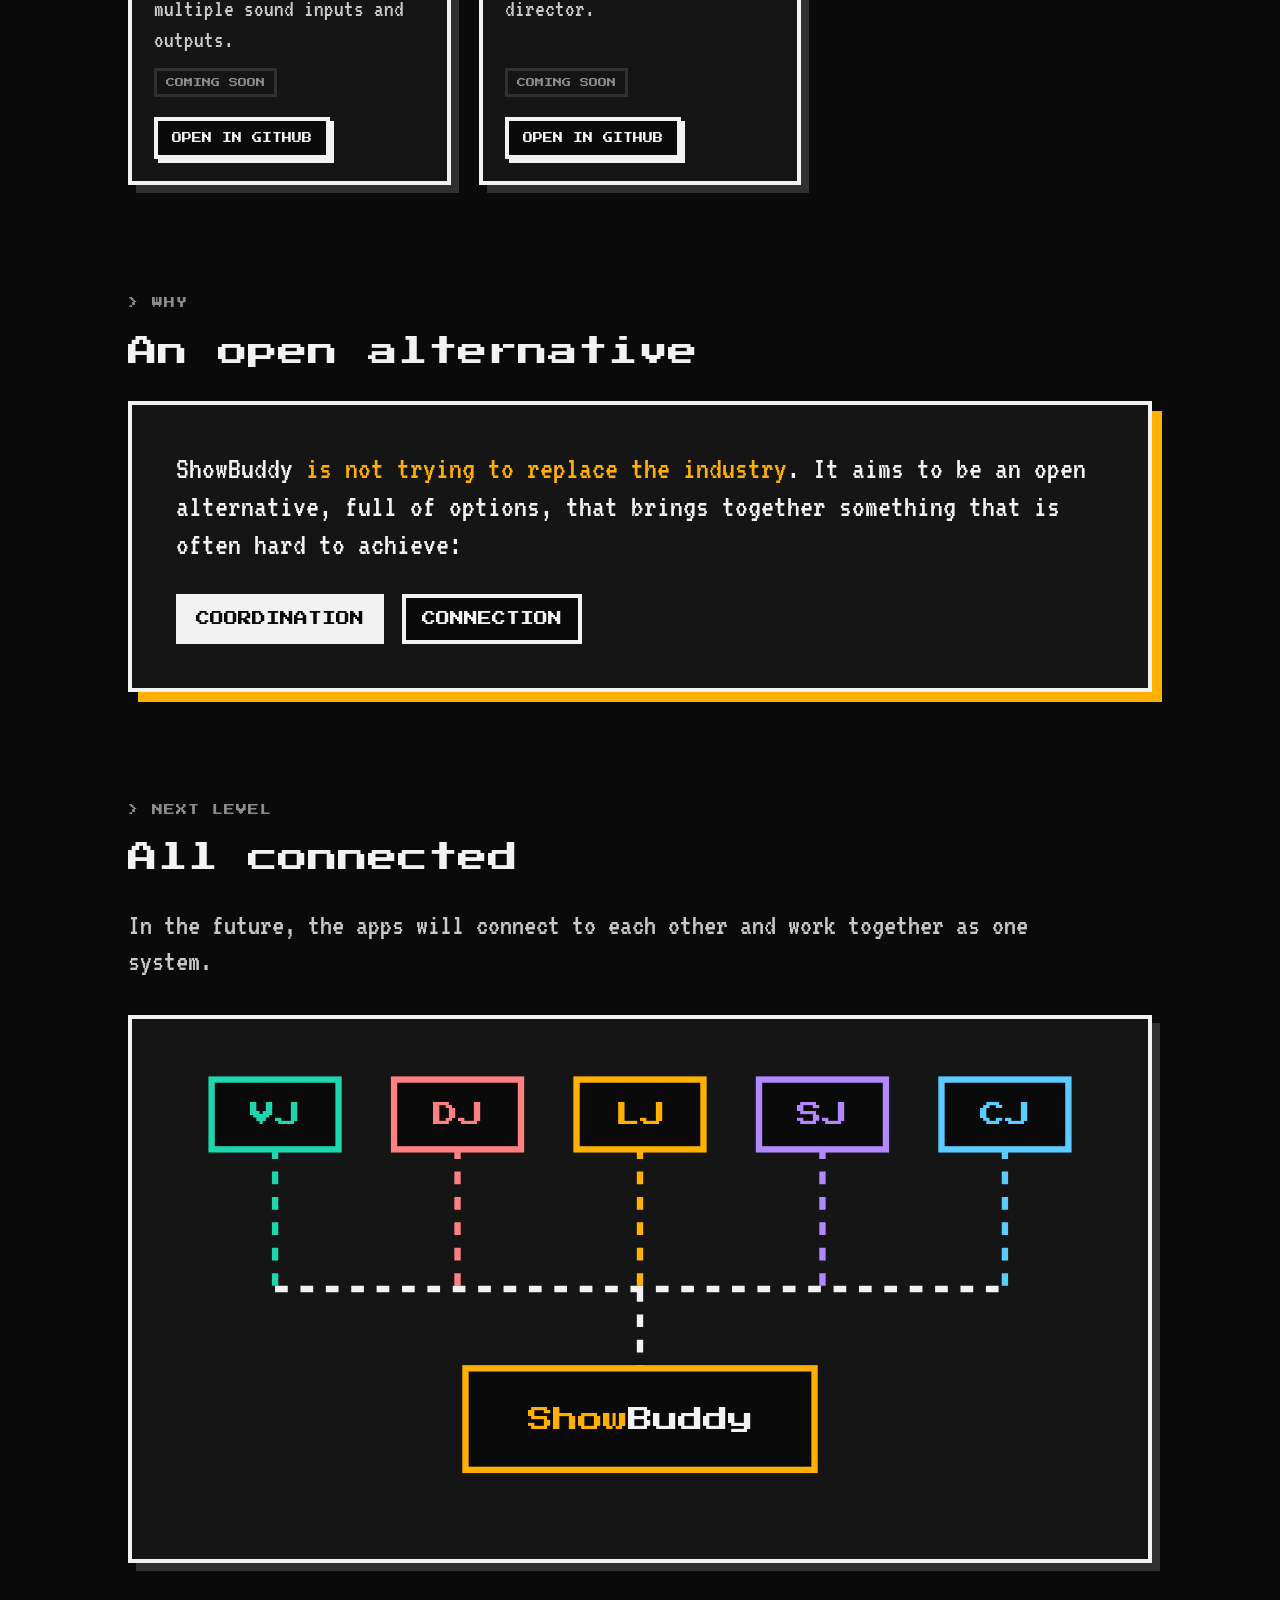
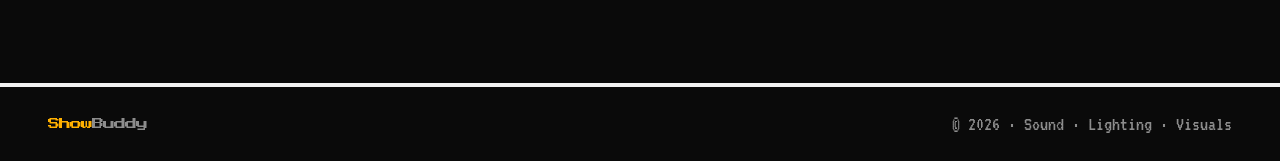
==== commit 1697a6c0: "English translation and an Open in GitHub button on every app card Co-Authored-By: Claude Fable 5.2 " ====
--- a/index.html
+++ b/index.html
@@ -1,10 +1,10 @@
 <!doctype html>
-<html lang="es">
+<html lang="en">
 <head>
 <meta charset="utf-8">
 <meta name="viewport" content="width=device-width, initial-scale=1">
-<title>ShowBuddy · Todo tu show en un solo lugar</title>
-<meta name="description" content="ShowBuddy es un conjunto de aplicaciones abiertas para sonido, iluminación y visual: VJBuddy, DJBuddy, LJBuddy, SJBuddy y CJBuddy.">
+<title>ShowBuddy · Your whole show in one place</title>
+<meta name="description" content="ShowBuddy is a set of open apps for sound, lighting and visuals: VJBuddy, DJBuddy, LJBuddy, SJBuddy and CJBuddy.">
 <link rel="icon" href="favicon.svg" type="image/svg+xml">
 <link rel="preconnect" href="https://fonts.googleapis.com">
 <link rel="preconnect" href="https://fonts.gstatic.com" crossorigin>
@@ -18,7 +18,7 @@
   <nav>
     <a href="#apps">Apps</a>
     <a href="#idea">Idea</a>
-    <a href="#futuro">Futuro</a>
+    <a href="#futuro">Future</a>
   </nav>
 </header>
 
@@ -26,67 +26,82 @@
 
   <section class="hero">
     <p class="kicker">&gt; PLAYER 1 READY<span class="cursor">_</span></p>
-    <h1>Todo tu show<br>en <span class="amber">un solo lugar</span></h1>
-    <p class="lead">Un conjunto de aplicaciones para sonido, iluminación y visual. Herramientas abiertas para que todo tu show viva en el mismo sitio.</p>
+    <h1>Your whole show<br>in <span class="amber">one place</span></h1>
+    <p class="lead">A set of apps for sound, lighting and visuals. Open tools so your whole show lives in the same place.</p>
     <div class="actions">
-      <a class="btn primary" href="#apps">Ver las apps</a>
-      <a class="btn" href="#idea">La idea</a>
+      <a class="btn primary" href="#apps">See the apps</a>
+      <a class="btn" href="#idea">The idea</a>
     </div>
   </section>
 
   <div class="marquee" aria-hidden="true">
     <div class="track">
-      <span>SONIDO</span><i></i><span>ILUMINACIÓN</span><i></i><span>VISUAL</span><i></i>
-      <span>SONIDO</span><i></i><span>ILUMINACIÓN</span><i></i><span>VISUAL</span><i></i>
-      <span>SONIDO</span><i></i><span>ILUMINACIÓN</span><i></i><span>VISUAL</span><i></i>
-      <span>SONIDO</span><i></i><span>ILUMINACIÓN</span><i></i><span>VISUAL</span><i></i>
+      <span>SOUND</span><i></i><span>LIGHTING</span><i></i><span>VISUALS</span><i></i>
+      <span>SOUND</span><i></i><span>LIGHTING</span><i></i><span>VISUALS</span><i></i>
+      <span>SOUND</span><i></i><span>LIGHTING</span><i></i><span>VISUALS</span><i></i>
+      <span>SOUND</span><i></i><span>LIGHTING</span><i></i><span>VISUALS</span><i></i>
     </div>
   </div>
 
   <section id="apps" class="block">
     <p class="kicker">&gt; SELECT YOUR TOOL</p>
-    <h2>Las apps</h2>
+    <h2>The apps</h2>
     <div class="grid">
 
       <article class="card app-vj">
         <div class="icon" data-icon="vj"></div>
-        <span class="area">Visual</span>
+        <span class="area">Visuals</span>
         <h3><span class="code">VJ</span>Buddy</h3>
-        <p>Una herramienta para VJs.</p>
-        <span class="status">Próximamente</span>
+        <p>A tool for VJs.</p>
+        <span class="status">Coming soon</span>
+        <div class="card-actions">
+          <a class="btn small" href="https://github.com/mariance95/vj-buddy">Open in GitHub</a>
+        </div>
       </article>
 
       <article class="card app-dj">
         <div class="icon" data-icon="dj"></div>
-        <span class="area">Sonido</span>
+        <span class="area">Sound</span>
         <h3><span class="code">DJ</span>Buddy</h3>
-        <p>Una herramienta para DJs.</p>
-        <span class="status">Próximamente</span>
+        <p>A tool for DJs.</p>
+        <span class="status">Coming soon</span>
+        <div class="card-actions">
+          <a class="btn small" href="https://github.com/mariance95/dj-buddy">Open in GitHub</a>
+        </div>
       </article>
 
       <article class="card live app-lj">
         <div class="icon" data-icon="lj"></div>
-        <span class="area">Iluminación</span>
+        <span class="area">Lighting</span>
         <h3><span class="code">LJ</span>Buddy</h3>
-        <p>Un programa para controlar iluminación mediante DMX.</p>
-        <span class="status on">En desarrollo</span>
-        <a class="btn small" href="https://lj-buddy.vercel.app/">Ver demo</a>
+        <p>A program to control lighting over DMX.</p>
+        <span class="status on">In development</span>
+        <div class="card-actions">
+          <a class="btn small" href="https://github.com/mariance95/lj-buddy">Open in GitHub</a>
+          <a class="btn small" href="https://lj-buddy.vercel.app/">Live demo</a>
+        </div>
       </article>
 
       <article class="card app-sj">
         <div class="icon" data-icon="sj"></div>
-        <span class="area">Sonido</span>
+        <span class="area">Sound</span>
         <h3><span class="code">SJ</span>Buddy</h3>
-        <p>Un programa para manejar múltiples entradas y salidas de sonido.</p>
-        <span class="status">Próximamente</span>
+        <p>A program to manage multiple sound inputs and outputs.</p>
+        <span class="status">Coming soon</span>
+        <div class="card-actions">
+          <a class="btn small" href="https://github.com/mariance95/sj-buddy">Open in GitHub</a>
+        </div>
       </article>
 
       <article class="card app-cj">
         <div class="icon" data-icon="cj"></div>
-        <span class="area">Visual</span>
+        <span class="area">Visuals</span>
         <h3><span class="code">CJ</span>Buddy</h3>
-        <p>Un software para el director de cámaras.</p>
-        <span class="status">Próximamente</span>
+        <p>Software for the camera director.</p>
+        <span class="status">Coming soon</span>
+        <div class="card-actions">
+          <a class="btn small" href="https://github.com/mariance95/cj-buddy">Open in GitHub</a>
+        </div>
       </article>
 
     </div>
@@ -94,22 +109,22 @@
 
   <section id="idea" class="block">
     <p class="kicker">&gt; WHY</p>
-    <h2>Una alternativa abierta</h2>
+    <h2>An open alternative</h2>
     <div class="panel">
-      <p>ShowBuddy <strong>no pretende reemplazar a la industria</strong>. Pretende crear una alternativa abierta y llena de opciones para unir algo que a veces es difícil de lograr:</p>
+      <p>ShowBuddy <strong>is not trying to replace the industry</strong>. It aims to be an open alternative, full of options, that brings together something that is often hard to achieve:</p>
       <ul class="pair">
-        <li>Coordinación</li>
-        <li>Vinculación</li>
+        <li>Coordination</li>
+        <li>Connection</li>
       </ul>
     </div>
   </section>
 
   <section id="futuro" class="block">
     <p class="kicker">&gt; NEXT LEVEL</p>
-    <h2>Todas conectadas</h2>
-    <p class="lead">En el futuro, las apps se van a conectar entre sí para funcionar juntas, como un solo sistema.</p>
+    <h2>All connected</h2>
+    <p class="lead">In the future, the apps will connect to each other and work together as one system.</p>
     <div class="link-map">
-      <svg viewBox="0 0 600 300" role="img" aria-label="Las cinco apps conectadas a ShowBuddy">
+      <svg viewBox="0 0 600 300" role="img" aria-label="The five apps connected to ShowBuddy">
         <g class="wires">
           <path class="app-vj" d="M70 60 V150"/>
           <path class="app-dj" d="M185 60 V150"/>
@@ -137,7 +152,7 @@
 
 <footer>
   <span class="logo small"><span class="amber">Show</span>Buddy</span>
-  <span>© <span id="year"></span> · Sonido · Iluminación · Visual</span>
+  <span>© <span id="year"></span> · Sound · Lighting · Visuals</span>
 </footer>
 
 <script src="pixels.js"></script>
--- a/styles.css
+++ b/styles.css
@@ -115,7 +115,8 @@
 .area { color: var(--dim); font: 9px/1 var(--pixel); text-transform: uppercase; letter-spacing: 1px; margin-top: 6px; }
 .status { padding: 7px 9px; font: 9px/1 var(--pixel); text-transform: uppercase; color: var(--dim); border: 3px solid var(--line); }
 .status.on { color: var(--ink); background: var(--c, var(--amber)); border-color: var(--c, var(--amber)); }
-.card .btn { margin-top: 6px; }
+.card-actions { display: flex; flex-wrap: wrap; gap: 14px; margin-top: 8px; }
+.card .btn.small:hover, .card .btn.small:focus-visible { box-shadow: 6px 6px 0 var(--c, var(--amber)); }
 
 /* Idea */
 .panel {
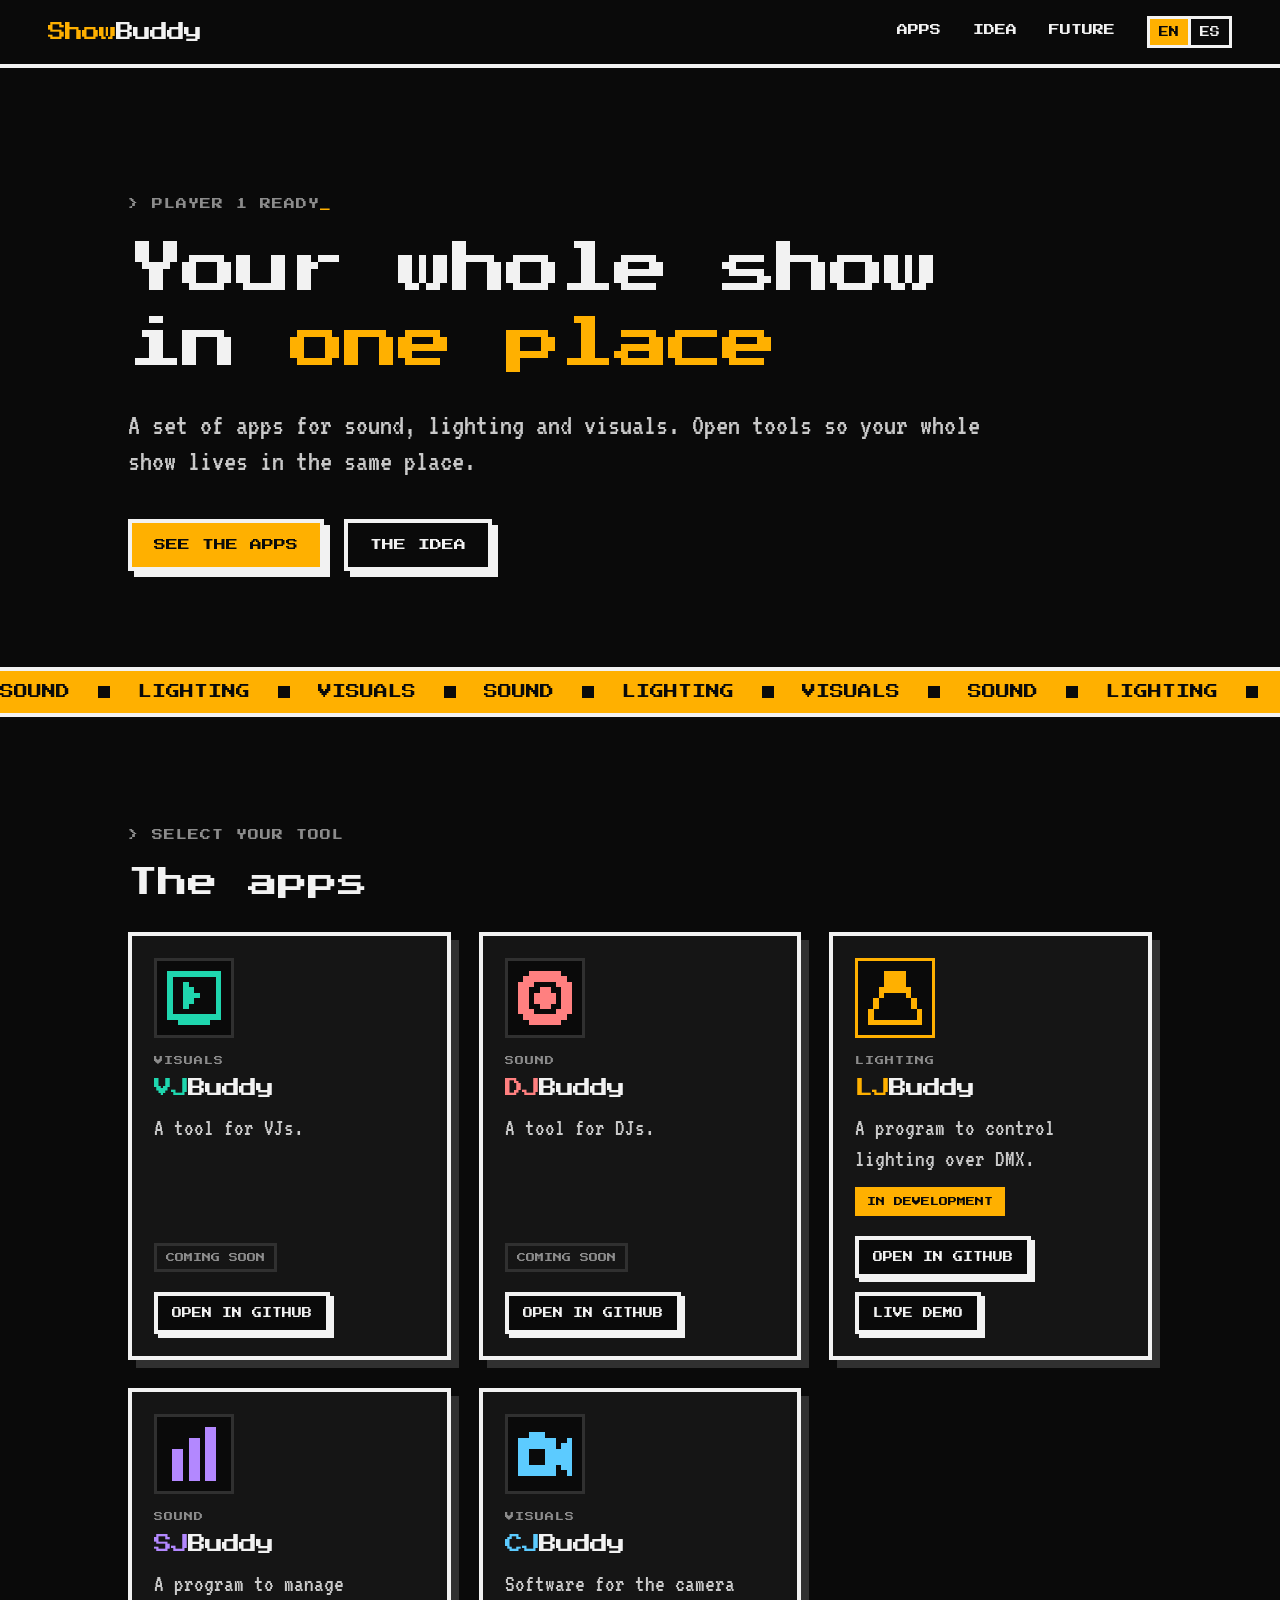
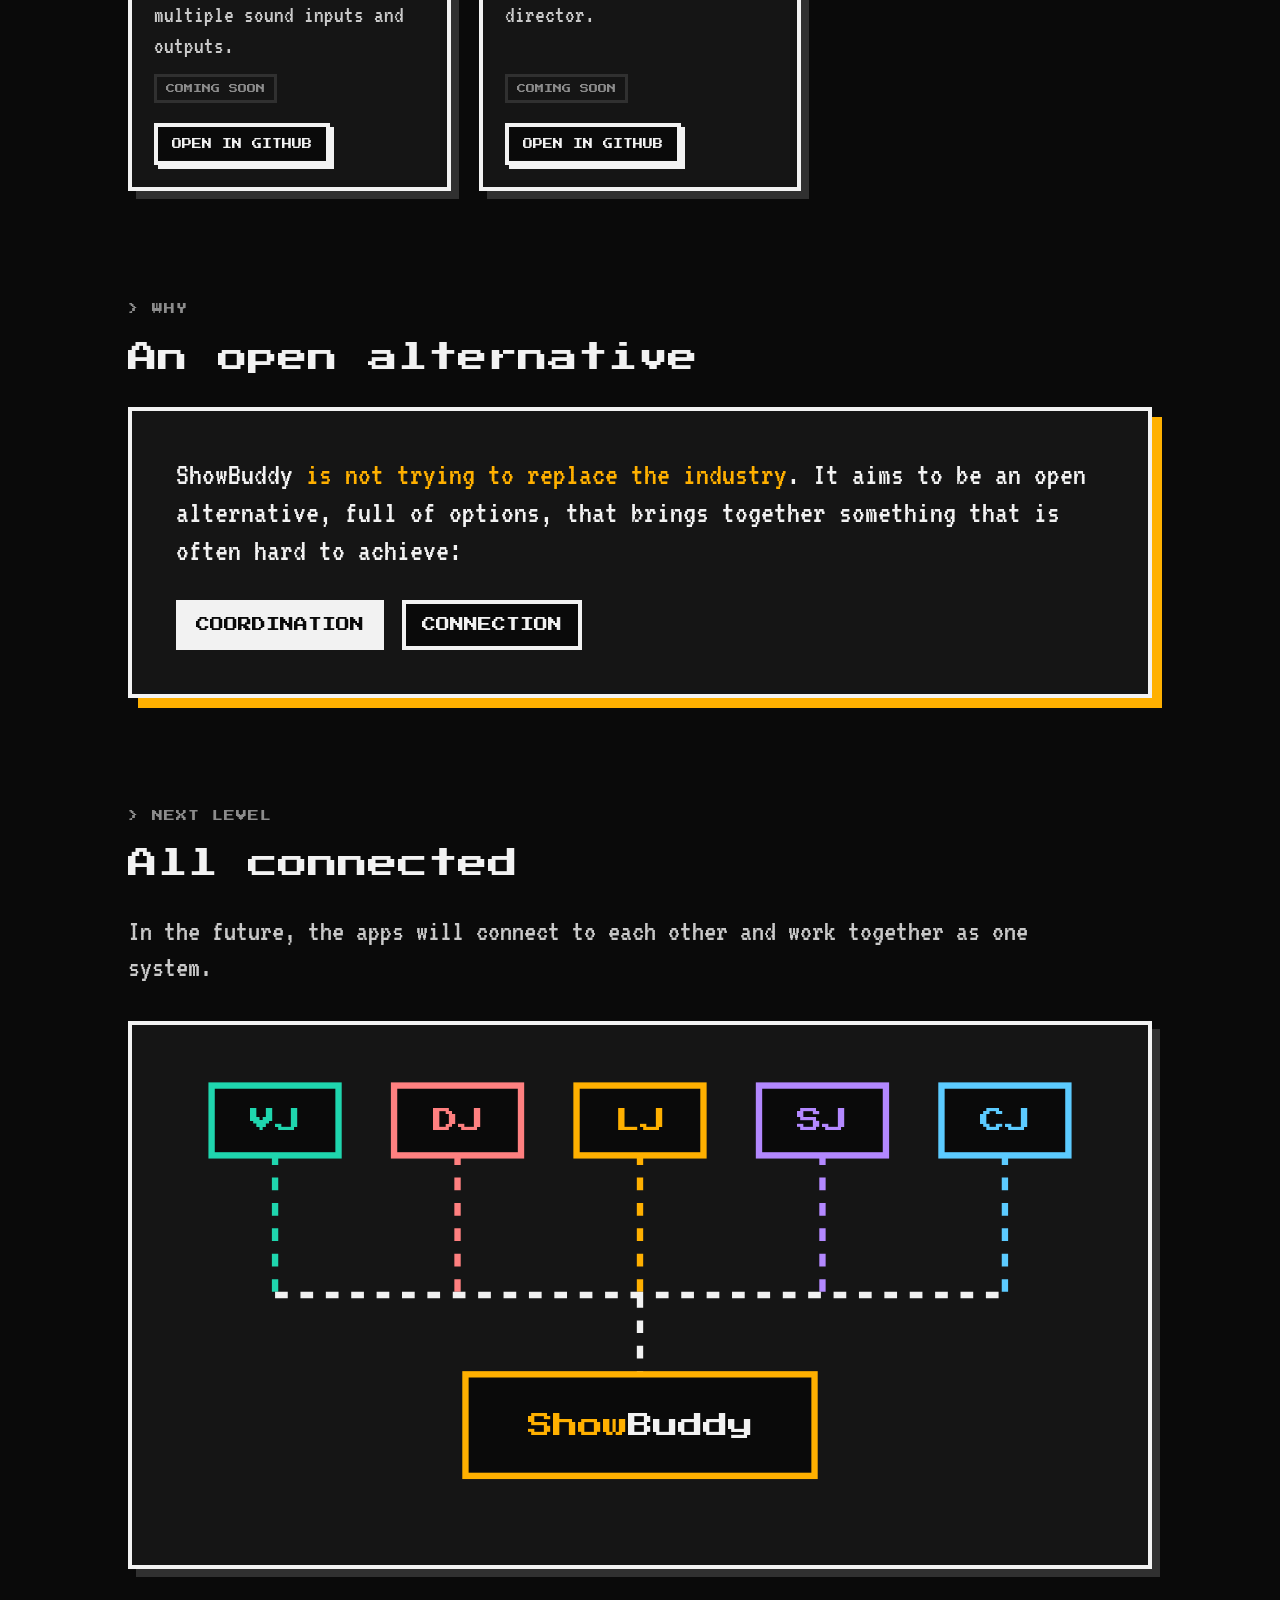
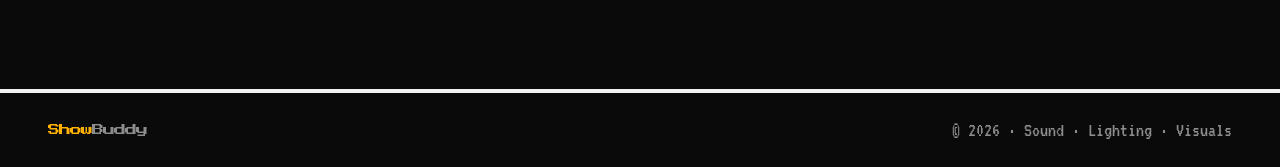
==== commit 0721f511: "Language switch (EN/ES) with a default based on the visitor's country Co-Authored-By: Claude Fable 5" ====
--- a/index.html
+++ b/index.html
@@ -1,15 +1,17 @@
 <!doctype html>
-<html lang="en">
+<html lang="en" class="i18n-pending">
 <head>
 <meta charset="utf-8">
 <meta name="viewport" content="width=device-width, initial-scale=1">
 <title>ShowBuddy · Your whole show in one place</title>
-<meta name="description" content="ShowBuddy is a set of open apps for sound, lighting and visuals: VJBuddy, DJBuddy, LJBuddy, SJBuddy and CJBuddy.">
+<meta name="description" data-i18n="meta.description" data-i18n-attr="content" content="ShowBuddy is a set of open apps for sound, lighting and visuals: VJBuddy, DJBuddy, LJBuddy, SJBuddy and CJBuddy.">
 <link rel="icon" href="favicon.svg" type="image/svg+xml">
 <link rel="preconnect" href="https://fonts.googleapis.com">
 <link rel="preconnect" href="https://fonts.gstatic.com" crossorigin>
 <link href="https://fonts.googleapis.com/css2?family=Press+Start+2P&family=VT323&display=swap" rel="stylesheet">
 <link rel="stylesheet" href="styles.css">
+<noscript><style>.i18n-pending body { visibility: visible; }</style></noscript>
+<script src="i18n.js"></script>
 </head>
 <body>
 
@@ -18,7 +20,11 @@
   <nav>
     <a href="#apps">Apps</a>
     <a href="#idea">Idea</a>
-    <a href="#futuro">Future</a>
+    <a href="#futuro" data-i18n="nav.future">Future</a>
+    <div class="lang" role="group" aria-label="Language / Idioma">
+      <button type="button" data-lang="en" aria-pressed="true">EN</button>
+      <button type="button" data-lang="es" aria-pressed="false">ES</button>
+    </div>
   </nav>
 </header>
 
@@ -26,81 +32,81 @@
 
   <section class="hero">
     <p class="kicker">&gt; PLAYER 1 READY<span class="cursor">_</span></p>
-    <h1>Your whole show<br>in <span class="amber">one place</span></h1>
-    <p class="lead">A set of apps for sound, lighting and visuals. Open tools so your whole show lives in the same place.</p>
+    <h1 data-i18n="hero.title">Your whole show<br>in <span class="amber">one place</span></h1>
+    <p class="lead" data-i18n="hero.lead">A set of apps for sound, lighting and visuals. Open tools so your whole show lives in the same place.</p>
     <div class="actions">
-      <a class="btn primary" href="#apps">See the apps</a>
-      <a class="btn" href="#idea">The idea</a>
+      <a class="btn primary" href="#apps" data-i18n="hero.apps">See the apps</a>
+      <a class="btn" href="#idea" data-i18n="hero.idea">The idea</a>
     </div>
   </section>
 
   <div class="marquee" aria-hidden="true">
     <div class="track">
-      <span>SOUND</span><i></i><span>LIGHTING</span><i></i><span>VISUALS</span><i></i>
-      <span>SOUND</span><i></i><span>LIGHTING</span><i></i><span>VISUALS</span><i></i>
-      <span>SOUND</span><i></i><span>LIGHTING</span><i></i><span>VISUALS</span><i></i>
-      <span>SOUND</span><i></i><span>LIGHTING</span><i></i><span>VISUALS</span><i></i>
+      <span data-i18n="area.sound">SOUND</span><i></i><span data-i18n="area.lighting">LIGHTING</span><i></i><span data-i18n="area.visuals">VISUALS</span><i></i>
+      <span data-i18n="area.sound">SOUND</span><i></i><span data-i18n="area.lighting">LIGHTING</span><i></i><span data-i18n="area.visuals">VISUALS</span><i></i>
+      <span data-i18n="area.sound">SOUND</span><i></i><span data-i18n="area.lighting">LIGHTING</span><i></i><span data-i18n="area.visuals">VISUALS</span><i></i>
+      <span data-i18n="area.sound">SOUND</span><i></i><span data-i18n="area.lighting">LIGHTING</span><i></i><span data-i18n="area.visuals">VISUALS</span><i></i>
     </div>
   </div>
 
   <section id="apps" class="block">
     <p class="kicker">&gt; SELECT YOUR TOOL</p>
-    <h2>The apps</h2>
+    <h2 data-i18n="apps.title">The apps</h2>
     <div class="grid">
 
       <article class="card app-vj">
         <div class="icon" data-icon="vj"></div>
-        <span class="area">Visuals</span>
+        <span class="area" data-i18n="area.visuals">Visuals</span>
         <h3><span class="code">VJ</span>Buddy</h3>
-        <p>A tool for VJs.</p>
-        <span class="status">Coming soon</span>
+        <p data-i18n="apps.vj">A tool for VJs.</p>
+        <span class="status" data-i18n="status.soon">Coming soon</span>
         <div class="card-actions">
-          <a class="btn small" href="https://github.com/mariance95/vj-buddy">Open in GitHub</a>
+          <a class="btn small" href="https://github.com/mariance95/vj-buddy" data-i18n="btn.github">Open in GitHub</a>
         </div>
       </article>
 
       <article class="card app-dj">
         <div class="icon" data-icon="dj"></div>
-        <span class="area">Sound</span>
+        <span class="area" data-i18n="area.sound">Sound</span>
         <h3><span class="code">DJ</span>Buddy</h3>
-        <p>A tool for DJs.</p>
-        <span class="status">Coming soon</span>
+        <p data-i18n="apps.dj">A tool for DJs.</p>
+        <span class="status" data-i18n="status.soon">Coming soon</span>
         <div class="card-actions">
-          <a class="btn small" href="https://github.com/mariance95/dj-buddy">Open in GitHub</a>
+          <a class="btn small" href="https://github.com/mariance95/dj-buddy" data-i18n="btn.github">Open in GitHub</a>
         </div>
       </article>
 
       <article class="card live app-lj">
         <div class="icon" data-icon="lj"></div>
-        <span class="area">Lighting</span>
+        <span class="area" data-i18n="area.lighting">Lighting</span>
         <h3><span class="code">LJ</span>Buddy</h3>
-        <p>A program to control lighting over DMX.</p>
-        <span class="status on">In development</span>
+        <p data-i18n="apps.lj">A program to control lighting over DMX.</p>
+        <span class="status on" data-i18n="status.dev">In development</span>
         <div class="card-actions">
-          <a class="btn small" href="https://github.com/mariance95/lj-buddy">Open in GitHub</a>
-          <a class="btn small" href="https://lj-buddy.vercel.app/">Live demo</a>
+          <a class="btn small" href="https://github.com/mariance95/lj-buddy" data-i18n="btn.github">Open in GitHub</a>
+          <a class="btn small" href="https://lj-buddy.vercel.app/" data-i18n="btn.demo">Live demo</a>
         </div>
       </article>
 
       <article class="card app-sj">
         <div class="icon" data-icon="sj"></div>
-        <span class="area">Sound</span>
+        <span class="area" data-i18n="area.sound">Sound</span>
         <h3><span class="code">SJ</span>Buddy</h3>
-        <p>A program to manage multiple sound inputs and outputs.</p>
-        <span class="status">Coming soon</span>
+        <p data-i18n="apps.sj">A program to manage multiple sound inputs and outputs.</p>
+        <span class="status" data-i18n="status.soon">Coming soon</span>
         <div class="card-actions">
-          <a class="btn small" href="https://github.com/mariance95/sj-buddy">Open in GitHub</a>
+          <a class="btn small" href="https://github.com/mariance95/sj-buddy" data-i18n="btn.github">Open in GitHub</a>
         </div>
       </article>
 
       <article class="card app-cj">
         <div class="icon" data-icon="cj"></div>
-        <span class="area">Visuals</span>
+        <span class="area" data-i18n="area.visuals">Visuals</span>
         <h3><span class="code">CJ</span>Buddy</h3>
-        <p>Software for the camera director.</p>
-        <span class="status">Coming soon</span>
+        <p data-i18n="apps.cj">Software for the camera director.</p>
+        <span class="status" data-i18n="status.soon">Coming soon</span>
         <div class="card-actions">
-          <a class="btn small" href="https://github.com/mariance95/cj-buddy">Open in GitHub</a>
+          <a class="btn small" href="https://github.com/mariance95/cj-buddy" data-i18n="btn.github">Open in GitHub</a>
         </div>
       </article>
 
@@ -109,22 +115,22 @@
 
   <section id="idea" class="block">
     <p class="kicker">&gt; WHY</p>
-    <h2>An open alternative</h2>
+    <h2 data-i18n="idea.title">An open alternative</h2>
     <div class="panel">
-      <p>ShowBuddy <strong>is not trying to replace the industry</strong>. It aims to be an open alternative, full of options, that brings together something that is often hard to achieve:</p>
+      <p data-i18n="idea.text">ShowBuddy <strong>is not trying to replace the industry</strong>. It aims to be an open alternative, full of options, that brings together something that is often hard to achieve:</p>
       <ul class="pair">
-        <li>Coordination</li>
-        <li>Connection</li>
+        <li data-i18n="idea.coordination">Coordination</li>
+        <li data-i18n="idea.connection">Connection</li>
       </ul>
     </div>
   </section>
 
   <section id="futuro" class="block">
     <p class="kicker">&gt; NEXT LEVEL</p>
-    <h2>All connected</h2>
-    <p class="lead">In the future, the apps will connect to each other and work together as one system.</p>
+    <h2 data-i18n="future.title">All connected</h2>
+    <p class="lead" data-i18n="future.lead">In the future, the apps will connect to each other and work together as one system.</p>
     <div class="link-map">
-      <svg viewBox="0 0 600 300" role="img" aria-label="The five apps connected to ShowBuddy">
+      <svg viewBox="0 0 600 300" role="img" aria-label="The five apps connected to ShowBuddy" data-i18n="future.map" data-i18n-attr="aria-label">
         <g class="wires">
           <path class="app-vj" d="M70 60 V150"/>
           <path class="app-dj" d="M185 60 V150"/>
@@ -152,7 +158,7 @@
 
 <footer>
   <span class="logo small"><span class="amber">Show</span>Buddy</span>
-  <span>© <span id="year"></span> · Sound · Lighting · Visuals</span>
+  <span>© <span id="year"></span> · <span data-i18n="footer.areas">Sound · Lighting · Visuals</span></span>
 </footer>
 
 <script src="pixels.js"></script>
--- a/styles.css
+++ b/styles.css
@@ -50,6 +50,21 @@
 nav a { font: 11px/1 var(--pixel); text-decoration: none; text-transform: uppercase; padding: 6px 0; border-bottom: 3px solid transparent; }
 nav a:hover, nav a:focus-visible { border-bottom-color: var(--amber); outline: none; }
 
+/* Selector de idioma */
+.i18n-pending body { visibility: hidden; }
+nav { align-items: center; }
+.lang { display: flex; }
+.lang button {
+  padding: 8px 9px;
+  font: 10px/1 var(--pixel);
+  color: var(--text); background: var(--bg);
+  border: 3px solid var(--text); border-radius: 0;
+  cursor: pointer;
+}
+.lang button + button { border-left: 0; }
+.lang button[aria-pressed="true"] { color: var(--ink); background: var(--amber); }
+.lang button:hover, .lang button:focus-visible { outline: 3px solid var(--amber); outline-offset: 2px; }
+
 /* Estructura */
 main { max-width: 1120px; margin: 0 auto; padding: 0 clamp(16px, 4vw, 48px); }
 .block { padding: clamp(56px, 9vw, 110px) 0 0; }
@@ -93,7 +108,7 @@
   border-block: var(--border) solid var(--text);
 }
 .track { display: flex; align-items: center; gap: 28px; width: max-content; padding: 14px 0; animation: slide 22s linear infinite; }
-.track span { font: 14px/1 var(--pixel); }
+.track span { font: 14px/1 var(--pixel); text-transform: uppercase; }
 .track i { width: 12px; height: 12px; background: var(--ink); flex: none; }
 @keyframes slide { to { transform: translateX(-50%); } }
 
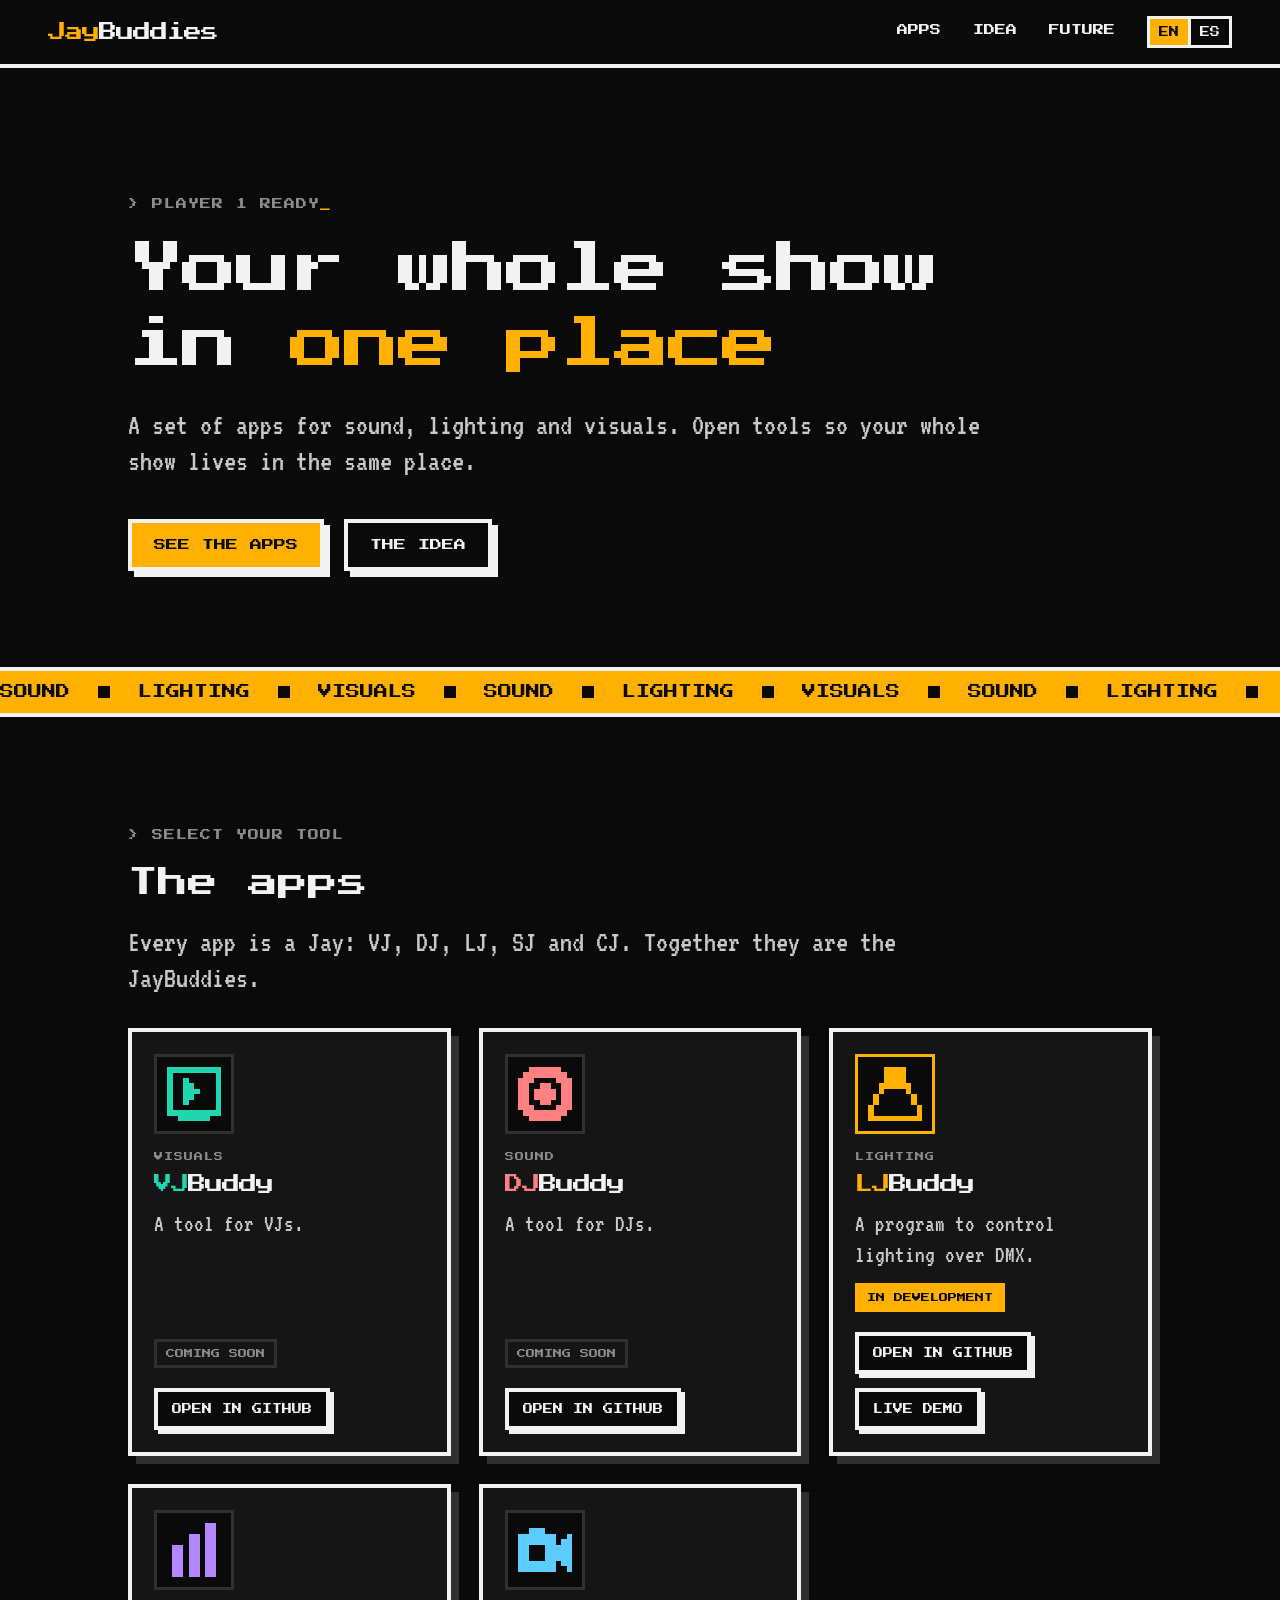
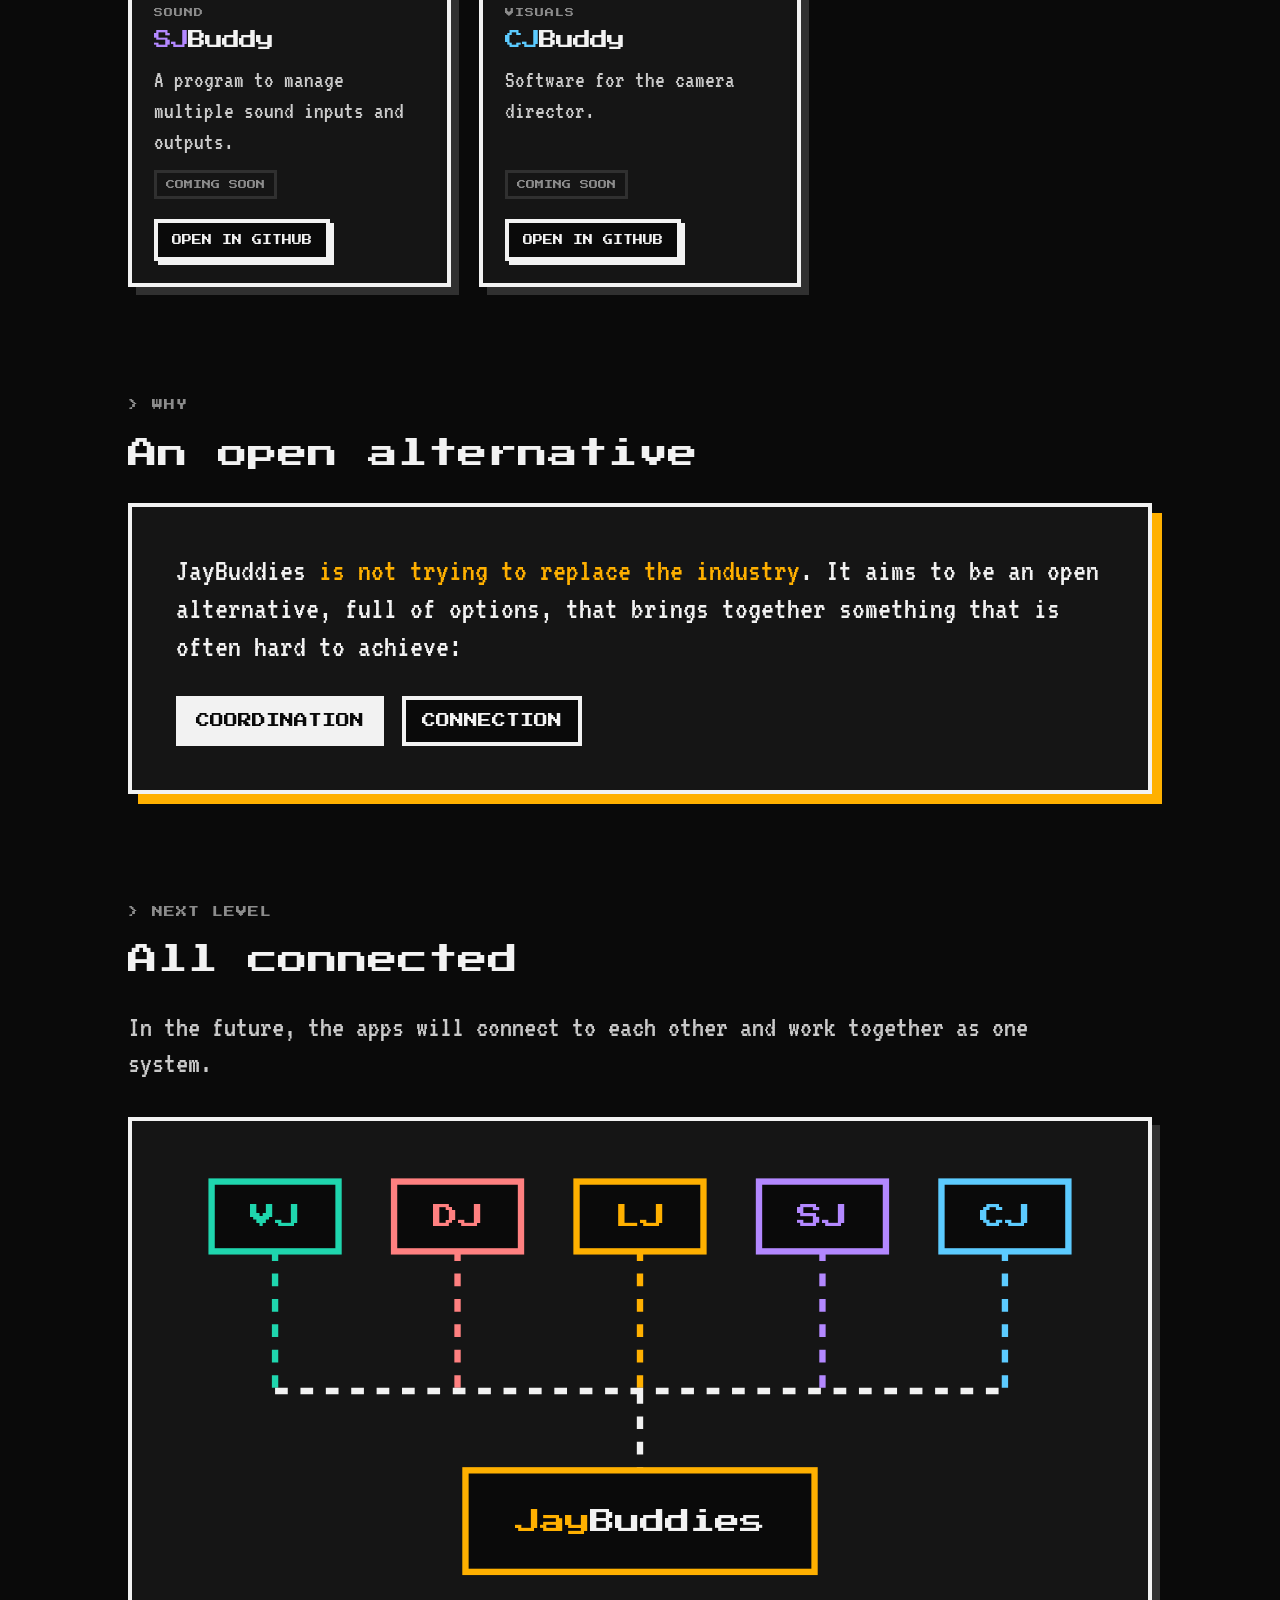
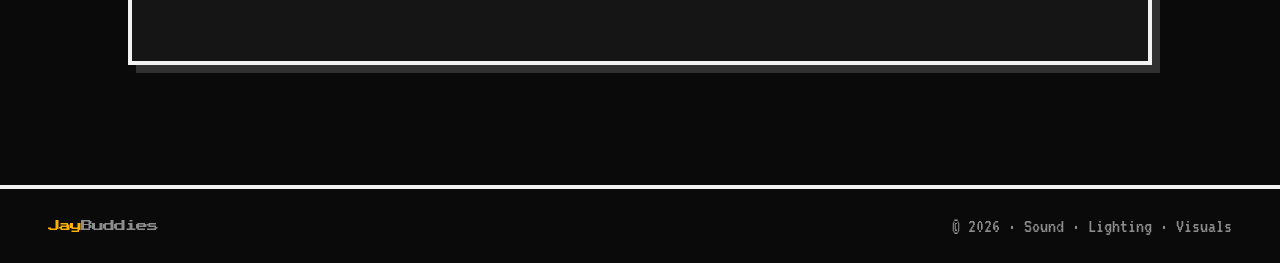
==== commit 04174cd5: "Rebrand: ShowBuddy becomes JayBuddies Co-Authored-By: Claude Fable 5.2 <noreply@anthropic.com> Claud" ====
--- a/index.html
+++ b/index.html
@@ -3,8 +3,8 @@
 <head>
 <meta charset="utf-8">
 <meta name="viewport" content="width=device-width, initial-scale=1">
-<title>ShowBuddy · Your whole show in one place</title>
-<meta name="description" data-i18n="meta.description" data-i18n-attr="content" content="ShowBuddy is a set of open apps for sound, lighting and visuals: VJBuddy, DJBuddy, LJBuddy, SJBuddy and CJBuddy.">
+<title>JayBuddies · Your whole show in one place</title>
+<meta name="description" data-i18n="meta.description" data-i18n-attr="content" content="JayBuddies is a set of open apps for sound, lighting and visuals: VJBuddy, DJBuddy, LJBuddy, SJBuddy and CJBuddy.">
 <link rel="icon" href="favicon.svg" type="image/svg+xml">
 <link rel="preconnect" href="https://fonts.googleapis.com">
 <link rel="preconnect" href="https://fonts.gstatic.com" crossorigin>
@@ -16,7 +16,7 @@
 <body>
 
 <header class="top">
-  <a class="logo" href="#inicio"><span class="amber">Show</span>Buddy</a>
+  <a class="logo" href="#inicio"><span class="amber">Jay</span>Buddies</a>
   <nav>
     <a href="#apps">Apps</a>
     <a href="#idea">Idea</a>
@@ -52,6 +52,7 @@
   <section id="apps" class="block">
     <p class="kicker">&gt; SELECT YOUR TOOL</p>
     <h2 data-i18n="apps.title">The apps</h2>
+    <p class="lead jays" data-i18n="apps.jays">Every app is a Jay: VJ, DJ, LJ, SJ and CJ. Together they are the JayBuddies.</p>
     <div class="grid">
 
       <article class="card app-vj">
@@ -117,7 +118,7 @@
     <p class="kicker">&gt; WHY</p>
     <h2 data-i18n="idea.title">An open alternative</h2>
     <div class="panel">
-      <p data-i18n="idea.text">ShowBuddy <strong>is not trying to replace the industry</strong>. It aims to be an open alternative, full of options, that brings together something that is often hard to achieve:</p>
+      <p data-i18n="idea.text">JayBuddies <strong>is not trying to replace the industry</strong>. It aims to be an open alternative, full of options, that brings together something that is often hard to achieve:</p>
       <ul class="pair">
         <li data-i18n="idea.coordination">Coordination</li>
         <li data-i18n="idea.connection">Connection</li>
@@ -130,7 +131,7 @@
     <h2 data-i18n="future.title">All connected</h2>
     <p class="lead" data-i18n="future.lead">In the future, the apps will connect to each other and work together as one system.</p>
     <div class="link-map">
-      <svg viewBox="0 0 600 300" role="img" aria-label="The five apps connected to ShowBuddy" data-i18n="future.map" data-i18n-attr="aria-label">
+      <svg viewBox="0 0 600 300" role="img" aria-label="The five apps connected to JayBuddies" data-i18n="future.map" data-i18n-attr="aria-label">
         <g class="wires">
           <path class="app-vj" d="M70 60 V150"/>
           <path class="app-dj" d="M185 60 V150"/>
@@ -148,7 +149,7 @@
         </g>
         <g class="hub" transform="translate(300 232)">
           <rect x="-110" y="-32" width="220" height="64"/>
-          <text><tspan class="amber-fill">Show</tspan>Buddy</text>
+          <text><tspan class="amber-fill">Jay</tspan>Buddies</text>
         </g>
       </svg>
     </div>
@@ -157,7 +158,7 @@
 </main>
 
 <footer>
-  <span class="logo small"><span class="amber">Show</span>Buddy</span>
+  <span class="logo small"><span class="amber">Jay</span>Buddies</span>
   <span>© <span id="year"></span> · <span data-i18n="footer.areas">Sound · Lighting · Visuals</span></span>
 </footer>
 
--- a/styles.css
+++ b/styles.css
@@ -112,6 +112,8 @@
 .track i { width: 12px; height: 12px; background: var(--ink); flex: none; }
 @keyframes slide { to { transform: translateX(-50%); } }
 
+.lead.jays { margin: -8px 0 32px; }
+
 /* Tarjetas de apps */
 .grid { display: grid; grid-template-columns: repeat(auto-fill, minmax(250px, 1fr)); gap: 28px; }
 .card {
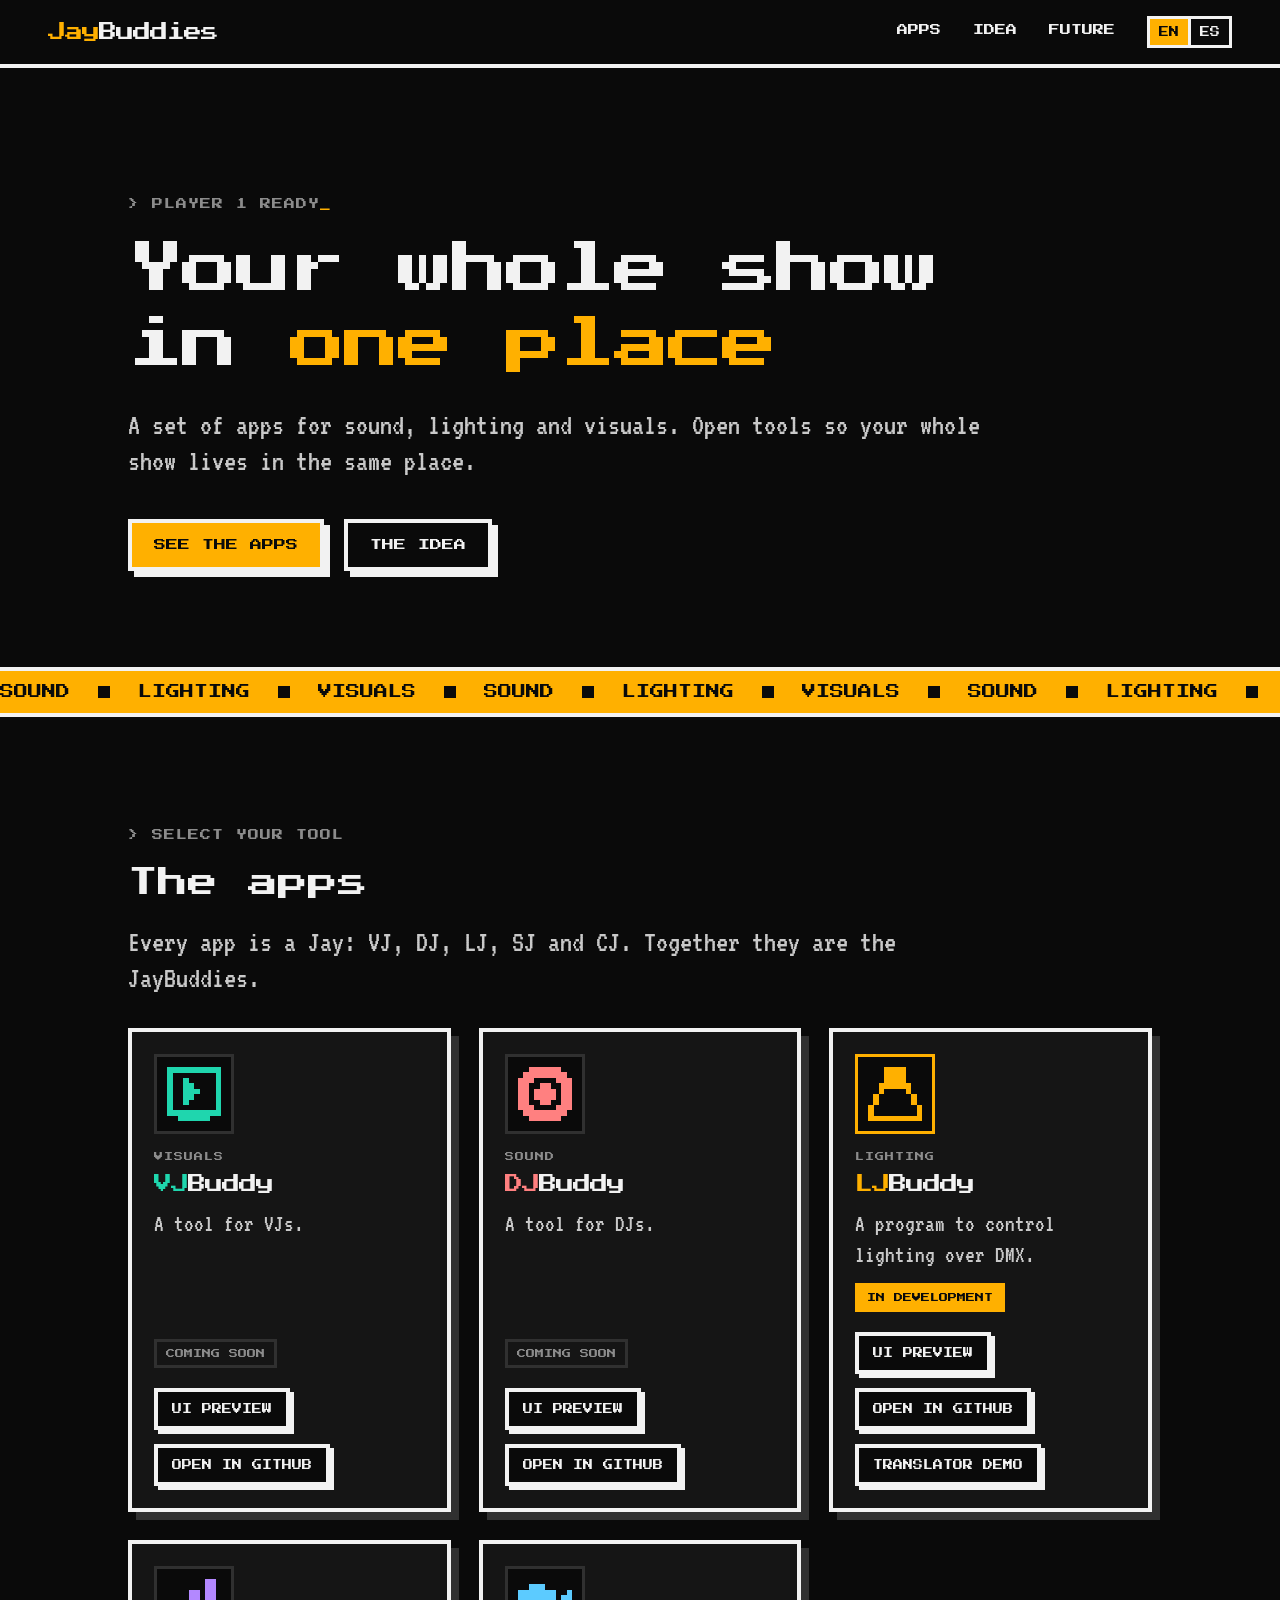
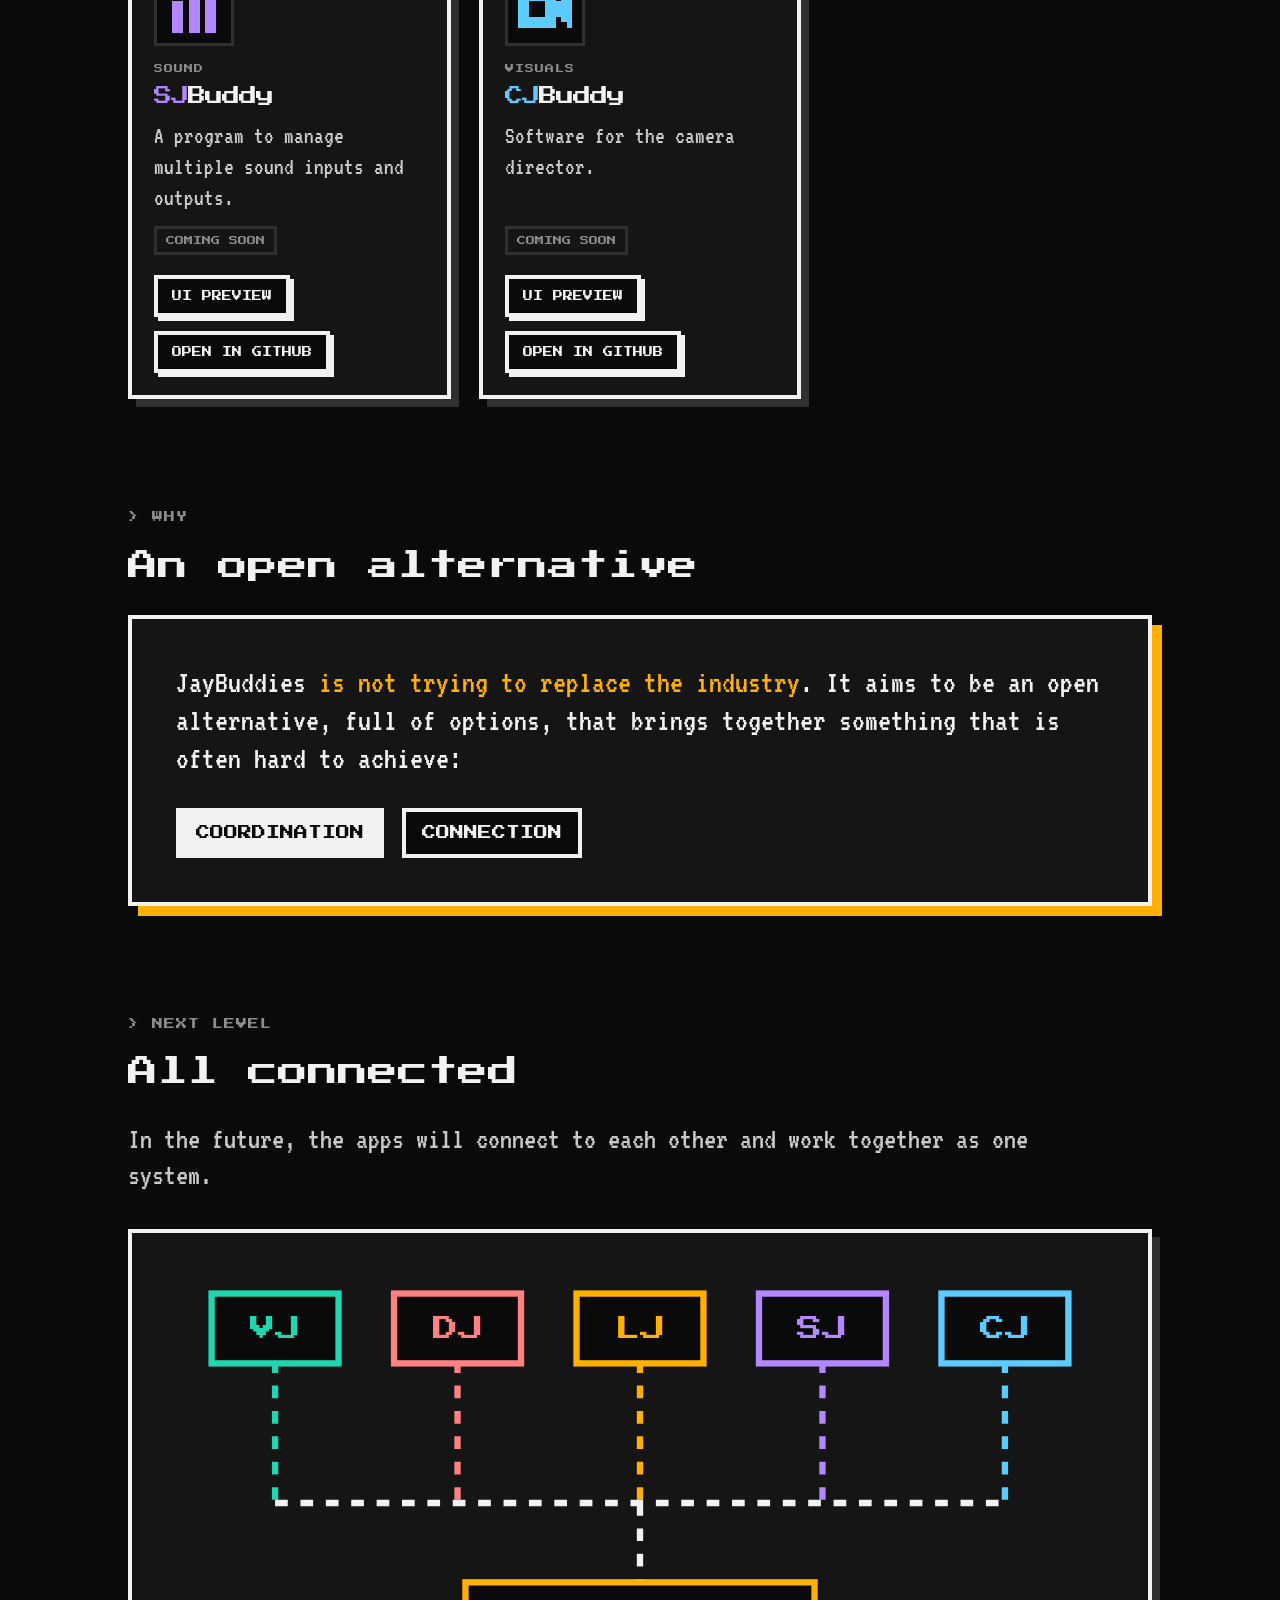
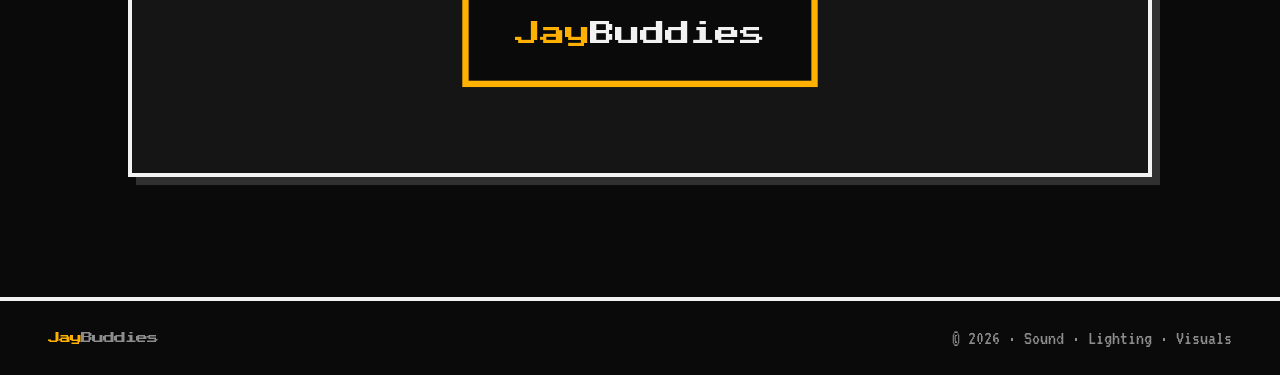
==== commit 05a38f05: "UI previews for the five apps, linked from each card Static mockups with no functions: VJBuddy (laye" ====
--- a/index.html
+++ b/index.html
@@ -62,6 +62,7 @@
         <p data-i18n="apps.vj">A tool for VJs.</p>
         <span class="status" data-i18n="status.soon">Coming soon</span>
         <div class="card-actions">
+          <a class="btn small" href="apps/vj.html" data-i18n="btn.preview">UI preview</a>
           <a class="btn small" href="https://github.com/mariance95/vj-buddy" data-i18n="btn.github">Open in GitHub</a>
         </div>
       </article>
@@ -73,6 +74,7 @@
         <p data-i18n="apps.dj">A tool for DJs.</p>
         <span class="status" data-i18n="status.soon">Coming soon</span>
         <div class="card-actions">
+          <a class="btn small" href="apps/dj.html" data-i18n="btn.preview">UI preview</a>
           <a class="btn small" href="https://github.com/mariance95/dj-buddy" data-i18n="btn.github">Open in GitHub</a>
         </div>
       </article>
@@ -84,8 +86,9 @@
         <p data-i18n="apps.lj">A program to control lighting over DMX.</p>
         <span class="status on" data-i18n="status.dev">In development</span>
         <div class="card-actions">
+          <a class="btn small" href="apps/lj.html" data-i18n="btn.preview">UI preview</a>
           <a class="btn small" href="https://github.com/mariance95/lj-buddy" data-i18n="btn.github">Open in GitHub</a>
-          <a class="btn small" href="https://lj-buddy.vercel.app/" data-i18n="btn.demo">Live demo</a>
+          <a class="btn small" href="https://lj-buddy.vercel.app/" data-i18n="btn.demo">Translator demo</a>
         </div>
       </article>
 
@@ -96,6 +99,7 @@
         <p data-i18n="apps.sj">A program to manage multiple sound inputs and outputs.</p>
         <span class="status" data-i18n="status.soon">Coming soon</span>
         <div class="card-actions">
+          <a class="btn small" href="apps/sj.html" data-i18n="btn.preview">UI preview</a>
           <a class="btn small" href="https://github.com/mariance95/sj-buddy" data-i18n="btn.github">Open in GitHub</a>
         </div>
       </article>
@@ -107,6 +111,7 @@
         <p data-i18n="apps.cj">Software for the camera director.</p>
         <span class="status" data-i18n="status.soon">Coming soon</span>
         <div class="card-actions">
+          <a class="btn small" href="apps/cj.html" data-i18n="btn.preview">UI preview</a>
           <a class="btn small" href="https://github.com/mariance95/cj-buddy" data-i18n="btn.github">Open in GitHub</a>
         </div>
       </article>
